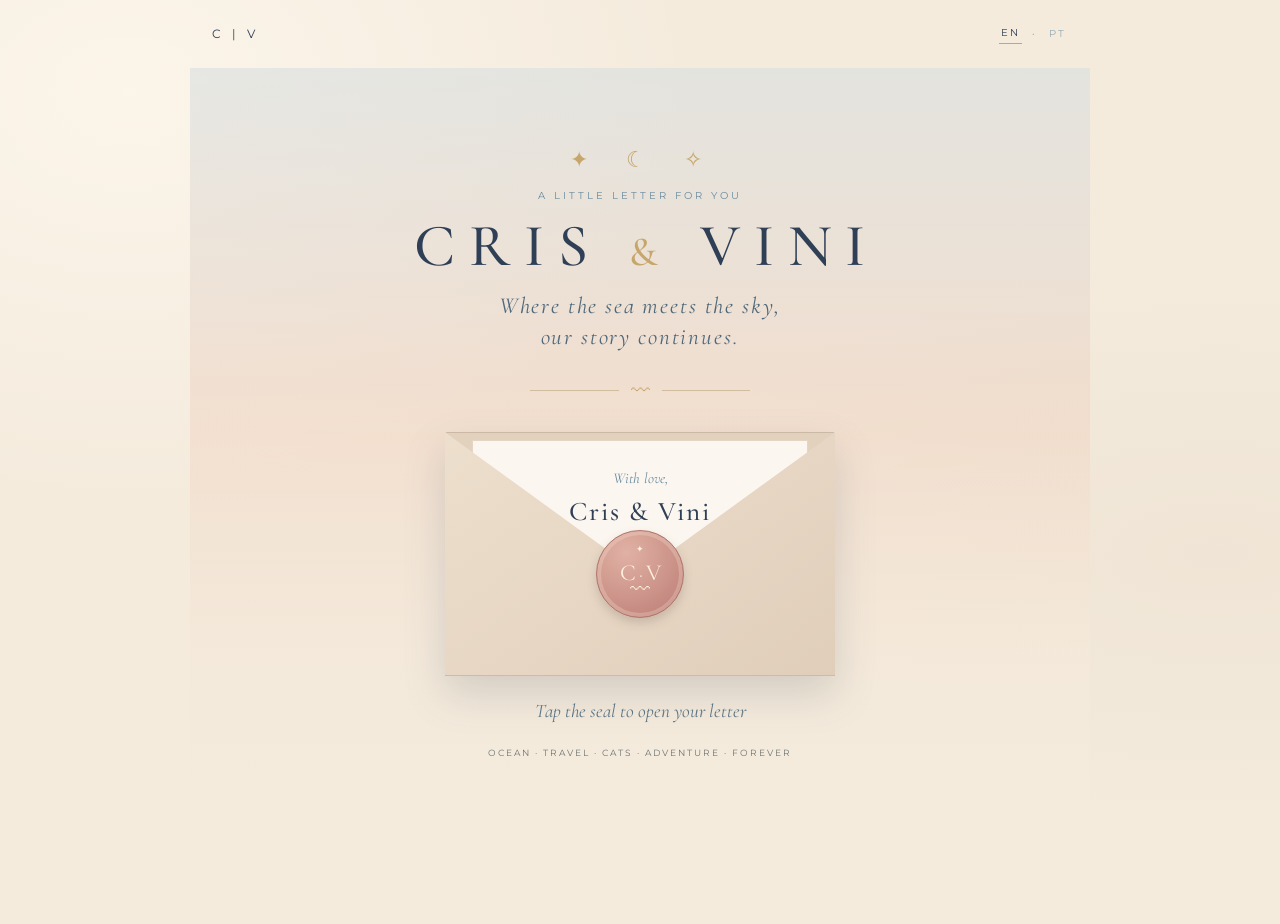
==== en/index.html @ 95c72316 "Add files via upload" ====
<!doctype html>
<html lang="en"><head><meta charset="utf-8"><meta name="viewport" content="width=device-width,initial-scale=1"><meta name="theme-color" content="#f3e9da"><meta name="description" content="A little letter from Cris & Vini — 24 April 2027."><title>A letter from Cris & Vini</title><link rel="stylesheet" href="../assets/styles.css"></head>
<body><main class="site"><header class="topbar"><span class="monogram-mini">C | V</span><nav class="languages" aria-label="Language"><a href="./" aria-current="page">EN</a><span>·</span><a href="../pt/" >PT</a></nav></header>
<section class="hero" id="hero"><div class="stars">✦　☾　✧</div><p class="eyebrow">A LITTLE LETTER FOR YOU</p><h1 class="brand">CRIS <span class="amp">&</span> VINI</h1><p class="tagline">Where the sea meets the sky,<br>our story continues.</p><div class="horizon">〰</div><div class="envelope" aria-label="Envelope sealed with the C and V wax seal"><div class="env-back"></div><div class="peek-letter"><span class="tiny">With love,</span><strong>Cris & Vini</strong></div><div class="env-front"></div><button id="openLetter" class="seal" type="button" aria-label="Open your letter" aria-expanded="false"><b>✦</b><span>C</span><i>·</i><span>V</span><small>〰</small></button></div><p class="open-prompt">Tap the seal to open your letter</p><p class="hero-foot">OCEAN · TRAVEL · CATS · ADVENTURE · FOREVER</p></section>
<article class="letter" id="letter" hidden><div class="letter-topline"><span>CRIS & VINI</span><span>24 · 04 · 2027</span></div><div class="rule"><span>☾</span></div><p class="salutation">To the people who are part of our story,</p><p>Somewhere between all our adventures, the places we have travelled, and the little moments that became our favourite memories, we found something worth celebrating.</p><p>And we would love to celebrate it with you.</p><p class="announcement">We’re getting married!</p><div class="portrait-frame"><img src="../assets/photos/cris-vini.jpg" alt="Cris and Vini together" fetchpriority="high"><p class="photo-caption">One of our favourite moments together.</p></div><section class="date-panel"><p class="eyebrow">SAVE THE DATE</p><h2>24 April 2027</h2><p class="place">Northeastern Brazil</p><p class="note">Salvador or Ilhéus — destination to be confirmed.</p><p class="tagline">Where the sea meets the sky,<br>our story continues.</p></section>
<section class="story"><h2>A story made of adventures</h2><p class="story-intro">From board-game cafés to new horizons, from everyday moments to unforgettable adventures, life with you has always been a beautiful journey.</p><div class="story-photo"><img src="../assets/photos/our-adventures.jpg" alt="Cris and Vini holding hands on a bridge during a trip" loading="lazy"></div><p class="story-caption">Same skies. More adventures.</p></section>
<section class="plan"><h2>The plan, for now</h2><div class="plan-item"><div class="plan-icon">✧</div><div><h3>FOUR UNFORGETTABLE DAYS</h3><p>Our dream is to spend four unforgettable days together at a resort, celebrating our wedding, sharing special moments, and creating memories that will last far beyond the big day.</p></div></div><div class="plan-item"><div class="plan-icon">⌖</div><div><h3>ABOUT THE DESTINATION</h3><p>We are planning a destination wedding in Northeastern Brazil, most likely in Salvador or Ilhéus. We are still finalising the location and will share details as soon as they are confirmed.</p></div></div><div class="plan-item"><div class="plan-icon">⌂</div><div><h3>STAYING AT THE RESORT</h3><p>We would love for you to join us for the whole experience, but staying at the resort will be optional. If you prefer to stay elsewhere and attend the wedding, that will also be possible.</p></div></div><div class="plan-item"><div class="plan-icon">♧</div><div><h3>TRAVEL AND ACCOMMODATION</h3><p class="cost-note">As this is a destination wedding, each guest will be responsible for their own travel and accommodation expenses. We know this is a significant commitment and completely understand that not everyone will be able to join us. We do not want anyone to feel pressured.</p></div></div></section>
<div class="cats"><svg viewBox="0 0 260 62" role="img" aria-label="Kai and Yuki, our cats"><g fill="none" stroke="currentColor" stroke-width="1.5" stroke-linecap="round" stroke-linejoin="round"><path d="M25 47 L22 22 L31 30 L42 30 L50 22 L48 47 Q38 55 25 47Z M27 36 Q36 40 46 36 M31 41h1 M41 41h1 M35 46q3 3 6 0"/><path d="M210 47 L207 22 L216 30 L227 30 L235 22 L233 47 Q223 55 210 47Z M212 36 Q221 40 231 36 M216 41h1 M226 41h1 M220 46q3 3 6 0"/><path d="M57 49 C85 44 103 54 130 48 S173 45 199 49 M118 49q11-10 20 0q-8 8-15 3"/></g><text x="38" y="61" text-anchor="middle" font-size="7" letter-spacing="1.5" fill="currentColor">KAI</text><text x="222" y="61" text-anchor="middle" font-size="7" letter-spacing="1.5" fill="currentColor">YUKI</text></svg></div>
<section class="reply"><p class="eyebrow">A LITTLE REPLY</p><h2>Might you be able to join us?</h2><p>For now, we would love an early idea of who might be able to join us. This is just an initial indication, not a formal RSVP.</p><form id="guestForm"><label for="fullName">Your full name <span class="required">*</span></label><input id="fullName" name="fullName" autocomplete="name" required maxlength="120"><label for="email">Email address <span class="required">*</span></label><input id="email" name="email" type="email" autocomplete="email" required maxlength="200"><label for="attendance">Do you think you’ll be able to attend? <span class="required">*</span></label><select id="attendance" name="attendance" required><option value="">Choose a reply</option><option value="likely_yes">I’d love to come!</option><option value="unsure">I’m not sure yet</option><option value="likely_no">I probably won’t be able to make it</option></select><label for="partySize">Number of people, including yourself</label><select id="partySize" name="partySize"><option value="1">1</option><option value="2">2</option><option value="3">3</option><option value="4">4</option><option value="5">5</option><option value="6">6</option><option value="7">7</option><option value="8">8</option><option value="9">9</option><option value="10">10+</option></select><label for="guestNames">Names of anyone joining you (optional)</label><input id="guestNames" name="guestNames" maxlength="300" placeholder="Names, if known"><label for="message">A note for us (optional)</label><textarea id="message" name="message" rows="3" maxlength="1000" placeholder="We would love to hear from you…"></textarea><label class="privacy-check"><input type="checkbox" id="privacy" required><span>I understand my details will be used by Cris & Vini to plan and communicate about the wedding.</span></label><button class="submit" type="submit">Send our reply ↗</button><p class="status" id="formStatus" role="status" aria-live="polite"></p><p class="privacy-note">Your reply is sent privately to the couple and is not displayed on this website.</p></form></section><footer class="footer">SAME SKIES · NEW CHAPTERS · ALWAYS US<p class="tagline">Four days to celebrate together</p></footer></article></main><script src="../assets/script.js"></script></body></html>
---- assets/styles.css ----
@import url('https://fonts.googleapis.com/css2?family=Cormorant+Garamond:ital,wght@0,400;0,500;0,600;1,400;1,500;1,600&family=Montserrat:wght@400;500;600&display=swap');
:root{--cream:#F4EBDD;--paper:#FBF6EF;--ink:#2F3F56;--blue:#6A8CA0;--rose:#D8A7B0;--peach:#F2C2A6;--mist:#BFD0D6;--gold:#C6A66B;--line:#D8CFC7;--muted:#7E8790}*{box-sizing:border-box}[hidden]{display:none!important}html{scroll-behavior:smooth}body{margin:0;background:var(--cream);color:var(--ink);font-family:'Cormorant Garamond',Georgia,serif;font-size:19px;line-height:1.65;background-image:radial-gradient(ellipse at 10% 10%,#fff9efb0,transparent 35%),radial-gradient(ellipse at 95% 60%,#d9c3ac2a,transparent 35%)}a{color:inherit}button,input,select,textarea{font:inherit}.site{width:min(100%,900px);margin:auto;padding:18px 22px 56px}.topbar{display:flex;justify-content:space-between;align-items:center;font:10px Montserrat,sans-serif;letter-spacing:2px;color:var(--blue);min-height:30px}.monogram-mini{font-size:12px;letter-spacing:4px;color:var(--ink)}.languages{display:flex;gap:10px;align-items:center}.languages a{text-decoration:none;padding:4px 2px;opacity:.68}.languages a[aria-current=page]{opacity:1;color:var(--ink);border-bottom:1px solid var(--gold)}.hero{position:relative;min-height:calc(100svh - 80px);display:flex;flex-direction:column;align-items:center;justify-content:center;text-align:center;padding:26px 0 42px;isolation:isolate}.hero:before{content:"";position:absolute;z-index:-1;inset:20px -22px 0;background:linear-gradient(180deg,#d9dfe0aa 0%,#f0d0bd85 46%,#f3e9da 87%),url('https://images.unsplash.com/photo-1500375592092-40eb2168fd21?auto=format&fit=crop&w=1800&q=85') center 48%/cover;opacity:.92}.hero:after{content:"";position:absolute;z-index:-1;inset:20px -22px 0;background:linear-gradient(180deg,transparent 0%,transparent 40%,var(--cream) 100%)}.stars{color:var(--gold);font-size:22px;letter-spacing:8px;margin:0 0 10px}.eyebrow{font:10px Montserrat,sans-serif;letter-spacing:3px;color:var(--blue);margin:0 0 10px}.brand{font-size:clamp(34px,7vw,60px);letter-spacing:.23em;font-weight:500;margin:0;padding-left:.23em;line-height:1.15}.brand .amp{color:var(--gold);font-size:.68em}.tagline{font-size:clamp(17px,4vw,23px);font-style:italic;letter-spacing:.08em;color:#4f687a;line-height:1.35;margin:10px 0}.horizon{display:flex;align-items:center;gap:12px;color:var(--gold);width:min(220px,70%);margin:12px auto 18px}.horizon:before,.horizon:after{content:"";height:1px;background:#b69a7080;flex:1}.envelope{position:relative;width:min(100%,390px);height:244px;margin:8px auto 15px;filter:drop-shadow(0 18px 20px #25364328);perspective:1000px}.env-back{position:absolute;inset:0;background:#e2d1bd;border:1px solid #cbb9a5;border-radius:2px}.env-back:before{content:"";position:absolute;inset:0;background:linear-gradient(135deg,#f1e4d2,#e0cbb6);clip-path:polygon(0 0,50% 62%,100% 0,100% 100%,0 100%)}.peek-letter{position:absolute;left:7%;right:7%;top:3%;height:87%;background:var(--paper);border:1px solid #e3d6c5;display:flex;align-items:center;justify-content:flex-start;padding-top:25px;flex-direction:column;transition:transform .8s ease;z-index:1}.peek-letter .tiny{font-style:italic;color:var(--blue);font-size:15px}.peek-letter strong{font-size:27px;font-weight:500;letter-spacing:2px}.env-front{position:absolute;inset:0;z-index:2;background:linear-gradient(145deg,#eddfcd,#e0ceba);clip-path:polygon(0 100%,0 0,50% 58%,100% 0,100% 100%);border-bottom:1px solid #cfbba5}.seal{position:absolute;z-index:3;left:50%;top:58%;transform:translate(-50%,-50%);width:88px;height:88px;border-radius:50%;border:1px solid #ad756d;background:radial-gradient(circle at 34% 25%,#e1b1a4,#c58a81 72%,#a86e68);box-shadow:inset 0 0 0 4px #f9e5d544,0 5px 10px #75625a40;color:#fff0df;display:flex;justify-content:center;align-items:center;gap:3px;cursor:pointer;transition:transform .25s,opacity .35s}.seal:hover{transform:translate(-50%,-50%) scale(1.05)}.seal span{font-size:23px}.seal b{position:absolute;top:12px;font-size:9px;font-weight:400}.seal small{position:absolute;bottom:10px;font-size:20px}.open-prompt{font-style:italic;color:#5d7787;margin:4px 0 20px}.hero-foot{font:9px Montserrat,sans-serif;letter-spacing:2px;color:#6f7472;margin:0}.hero.opened .peek-letter{transform:translateY(-78px)}.hero.opened .seal{opacity:0;pointer-events:none}.hero.opened .env-front{opacity:.2;transition:opacity .4s}.letter{max-width:720px;margin:0 auto;background:var(--paper);border:1px solid #e6d9c9;padding:clamp(24px,6vw,62px);box-shadow:var(--shadow);position:relative}.letter:before{content:"";position:absolute;inset:8px;border:1px solid #eee4d7;pointer-events:none}.letter-topline{display:flex;justify-content:space-between;gap:12px;font:9px Montserrat,sans-serif;letter-spacing:2px;color:var(--blue);position:relative}.rule{height:32px;border-bottom:1px solid var(--line);display:flex;justify-content:center;margin:8px 0 28px}.rule span{background:var(--paper);padding:0 12px;transform:translateY(17px);color:var(--gold);font-size:21px}.letter p{position:relative}.salutation{font-size:25px;font-style:italic}.announcement{text-align:center;font-size:clamp(31px,6vw,46px);font-style:italic;color:var(--ink);line-height:1.2;margin:25px 0}.portrait-frame{max-width:450px;margin:25px auto 34px;padding:8px;background:#fffdf7;border:1px solid var(--line);box-shadow:0 8px 24px #3d48501a;transform:rotate(-.5deg)}.portrait-frame img{display:block;width:100%;max-height:600px;object-fit:cover;object-position:center 46%}.photo-caption{text-align:center;font-style:italic;color:var(--blue);font-size:15px;margin:10px 0 0}.date-panel{text-align:center;padding:26px 12px;margin:30px 0;border-top:1px solid var(--line);border-bottom:1px solid var(--line);position:relative}.date-panel h2{font-weight:500;letter-spacing:.08em;font-size:clamp(35px,7vw,50px);margin:4px 0;line-height:1.2}.date-panel .place{font-size:22px;margin:2px 0}.date-panel .note{font-style:italic;color:var(--muted);font-size:17px;margin:0 0 16px}.story{margin:28px 0 34px}.story h2,.reply h2{font-size:clamp(28px,5vw,37px);font-weight:500;text-align:center;margin:0 0 10px}.story-intro{text-align:center;max-width:510px;margin:0 auto 18px;font-style:italic;color:#586d7b}.story-photo{padding:7px;background:#fffdf7;border:1px solid var(--line);box-shadow:0 8px 24px #3d48501a;transform:rotate(.4deg);margin:22px auto;max-width:560px}.story-photo img{display:block;width:100%;height:auto;max-height:350px;object-fit:cover}.story-caption{text-align:center;font-style:italic;color:var(--blue);margin:0}.plan{border-top:1px solid var(--line);padding-top:26px;margin-top:34px}.plan h2{text-align:center;font-size:clamp(28px,5vw,36px);font-weight:500;margin:0 0 22px}.plan-item{display:grid;grid-template-columns:42px 1fr;gap:16px;padding:12px 0 18px;border-bottom:1px solid #e9dece}.plan-item:last-child{border-bottom:0}.plan-icon{font-size:24px;color:var(--blue);padding-top:2px;text-align:center}.plan-item h3{font:10px Montserrat,sans-serif;letter-spacing:2px;margin:0 0 6px;color:var(--ink)}.plan-item p{font-size:17px;line-height:1.5;margin:0;color:#5c6264}.cost-note{font-weight:600;color:var(--ink)!important}.cats{max-width:280px;margin:14px auto 28px;color:#526a79}.cats svg{width:100%;height:auto}.reply{padding:clamp(20px,4vw,38px);margin-top:34px;background:#f8f0e5;border:1px solid var(--line);position:relative}.reply .eyebrow{text-align:center}.reply>p{font-size:17px;text-align:center;color:#686b6a;margin:0 auto 20px;max-width:520px}.reply form{display:flex;flex-direction:column;gap:7px}.reply label{font-size:16px}.reply label .required{color:var(--rose)}.reply input:not([type=checkbox]),.reply select,.reply textarea{width:100%;padding:11px 12px;border:1px solid #d7c8b7;border-radius:2px;background:#fffaf3;color:var(--ink);outline-color:var(--blue);margin-bottom:8px}.reply textarea{resize:vertical}.privacy-check{display:flex;gap:9px;align-items:flex-start;font-size:13px!important;line-height:1.4;margin:4px 0 10px}.privacy-check input{margin-top:5px;accent-color:var(--ink)}.privacy-check span{color:#666}.submit{background:var(--ink);border:0;color:#fff7eb;padding:14px 18px;cursor:pointer;letter-spacing:.08em;font:10px Montserrat,sans-serif;text-transform:uppercase}.submit:hover{background:#3a566a}.submit:disabled{opacity:.6;cursor:wait}.status{font-size:15px!important;margin:9px 0 0!important;color:#2c6655!important}.status.error{color:#9a3939!important}.privacy-note{text-align:center;font:9px Montserrat,sans-serif;color:#777;margin:13px 0 0}.footer{text-align:center;padding:32px 0 4px;font:9px Montserrat,sans-serif;letter-spacing:2px;color:var(--blue)}.footer .tagline{font-size:17px;margin:10px 0 0}.thank-you{text-align:center;margin:34px -8px 0;padding:30px 10px;background:linear-gradient(180deg,#f4d2bc,#f0c4b1 40%,#d5dce0);border:1px solid #e2d1bf}.thank-you .script{font-size:36px;font-style:italic;color:var(--ink);margin:0}.thank-you p{font-size:16px;margin:0}.sr-only{position:absolute;width:1px;height:1px;padding:0;margin:-1px;overflow:hidden;clip:rect(0,0,0,0);white-space:nowrap;border:0}@media(max-width:540px){.site{padding:12px 13px 35px}.hero:before,.hero:after{left:-13px;right:-13px}.hero{min-height:calc(100svh - 60px)}.envelope{height:220px}.letter{padding:27px 20px}.letter:before{inset:5px}.letter-topline{font-size:8px;letter-spacing:1px}.hero-foot{font-size:8px;letter-spacing:1px}.letter p{font-size:18px}.plan-item{grid-template-columns:30px 1fr;gap:10px}.plan-item p{font-size:16px}.portrait-frame img{max-height:520px}.story-photo img{max-height:260px}}@media(prefers-reduced-motion:reduce){*,*:before,*:after{scroll-behavior:auto!important;transition:none!important}}

/* Dusk Ocean art direction: blue twilight, rose clouds, peach horizon, restrained gold. */
.envelope-scene{
  position:relative;isolation:isolate;overflow:hidden;
  border:1px solid rgba(255,255,255,.3);
  background:
    radial-gradient(ellipse at 50% 82%,rgba(242,194,166,.82) 0%,rgba(216,167,176,.5) 22%,transparent 50%),
    linear-gradient(180deg,#2F3F56 0%,#536D83 27%,#A6AEB9 46%,#D8A7B0 62%,#F2C2A6 76%,#6A8CA0 77%,#2F3F56 100%);
  color:#FBF6EF;
}
.envelope-scene:before{
  content:"";position:absolute;z-index:-1;left:-8%;right:-8%;bottom:18%;height:1px;
  background:rgba(255,239,215,.8);box-shadow:0 5px 18px rgba(242,194,166,.55);
}
.envelope-scene:after{
  content:"";position:absolute;z-index:-1;left:-10%;right:-10%;bottom:-4%;height:27%;
  background:repeating-linear-gradient(176deg,rgba(191,208,214,.22) 0 1px,transparent 1px 12px),
    linear-gradient(180deg,rgba(106,140,160,.8),rgba(47,63,86,.98));
  clip-path:polygon(0 12%,100% 0,100% 100%,0 100%);
}
.envelope-scene .eyebrow,.envelope-scene .open-prompt,.envelope-scene .envelope-foot{color:#F4EBDD}
.envelope-scene .tagline{color:#F9DCCB}
.envelope-scene .brand{color:#FBF6EF}
.envelope-scene .brand span{color:#C6A66B}
.envelope-scene .tiny-stars{color:#F2C2A6}
.envelope{z-index:1}
.wax-seal{background:radial-gradient(circle at 35% 25%,#E6B9B7,#D8A7B0 70%,#B9818C);border-color:#B9818C}
.horizon-rule span{color:var(--gold)}
.save-date .eyebrow{color:var(--blue)}
.adventure-photo img{border-color:#FBF6EF}
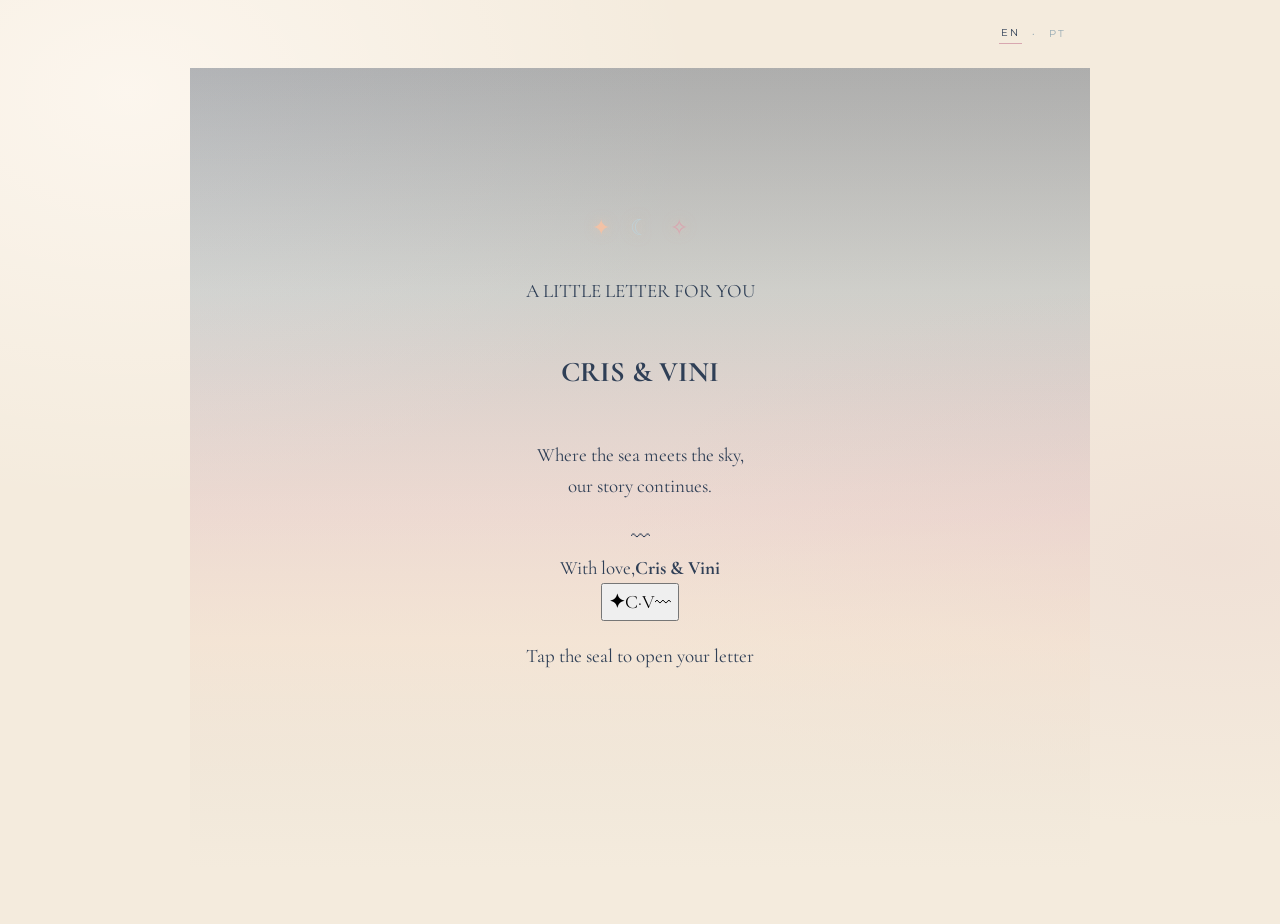
==== commit d4aad83b: "Add files via upload" ====
--- a/en/index.html
+++ b/en/index.html
@@ -1,7 +1,18 @@
 <!doctype html>
 <html lang="en"><head><meta charset="utf-8"><meta name="viewport" content="width=device-width,initial-scale=1"><meta name="theme-color" content="#f3e9da"><meta name="description" content="A little letter from Cris & Vini — 24 April 2027."><title>A letter from Cris & Vini</title><link rel="stylesheet" href="../assets/styles.css"></head>
-<body><main class="site"><header class="topbar"><span class="monogram-mini">C | V</span><nav class="languages" aria-label="Language"><a href="./" aria-current="page">EN</a><span>·</span><a href="../pt/" >PT</a></nav></header>
-<section class="hero" id="hero"><div class="stars">✦　☾　✧</div><p class="eyebrow">A LITTLE LETTER FOR YOU</p><h1 class="brand">CRIS <span class="amp">&</span> VINI</h1><p class="tagline">Where the sea meets the sky,<br>our story continues.</p><div class="horizon">〰</div><div class="envelope" aria-label="Envelope sealed with the C and V wax seal"><div class="env-back"></div><div class="peek-letter"><span class="tiny">With love,</span><strong>Cris & Vini</strong></div><div class="env-front"></div><button id="openLetter" class="seal" type="button" aria-label="Open your letter" aria-expanded="false"><b>✦</b><span>C</span><i>·</i><span>V</span><small>〰</small></button></div><p class="open-prompt">Tap the seal to open your letter</p><p class="hero-foot">OCEAN · TRAVEL · CATS · ADVENTURE · FOREVER</p></section>
+<body><main class="site"><header class="topbar"><span class="monogram-mini" aria-label="Cris e Vini monogram">
+<svg class="monogram-mark" viewBox="0 0 190 54" role="img" aria-label="C e V, onda, estrela e dois gatos">
+  <g fill="none" stroke="currentColor" stroke-width="1.15" stroke-linecap="round" stroke-linejoin="round">
+    <path d="M17 36 L15 19 L21 24 L28 24 L34 19 L32 36 Q25 42 17 36Z M18 29 Q24 32 31 29 M21 34h.5 M28 34h.5"/>
+    <path d="M158 36 L156 19 L162 24 L169 24 L175 19 L173 36 Q166 42 158 36Z M159 29 Q165 32 172 29 M162 34h.5 M169 34h.5"/>
+    <path d="M42 42 C62 37 72 46 91 41 S120 38 148 42 M88 42 q7 -8 14 0 q-6 6 -11 3"/>
+    <path d="M95 5 l1.5 4 4 1.5 -4 1.5 -1.5 4 -1.5 -4 -4 -1.5 4 -1.5Z" fill="currentColor" stroke="none"/>
+  </g>
+  <text x="65" y="31" text-anchor="middle" class="logo-letter">C</text>
+  <path d="M95 18 V34" stroke="currentColor" stroke-width=".8"/>
+  <text x="124" y="31" text-anchor="middle" class="logo-letter">V</text>
+</svg></span><nav class="languages" aria-label="Language"><a href="./" aria-current="page">EN</a><span>·</span><a href="../pt/" >PT</a></nav></header>
+<section class="hero" id="hero"><div class="stars" aria-hidden="true"><span class="sparkle sparkle-one">✦</span><span class="sparkle sparkle-moon">☾</span><span class="sparkle sparkle-two">✧</span></div><p class="eyebrow">A LITTLE LETTER FOR YOU</p><h1 class="brand">CRIS <span class="amp">&</span> VINI</h1><p class="tagline">Where the sea meets the sky,<br>our story continues.</p><div class="horizon">〰</div><div class="envelope" aria-label="Envelope sealed with the C and V wax seal"><div class="env-back"></div><div class="peek-letter"><span class="tiny">With love,</span><strong>Cris & Vini</strong></div><div class="env-front"></div><button id="openLetter" class="seal" type="button" aria-label="Open your letter" aria-expanded="false"><b>✦</b><span>C</span><i>·</i><span>V</span><small>〰</small></button></div><p class="open-prompt">Tap the seal to open your letter</p></section>
 <article class="letter" id="letter" hidden><div class="letter-topline"><span>CRIS & VINI</span><span>24 · 04 · 2027</span></div><div class="rule"><span>☾</span></div><p class="salutation">To the people who are part of our story,</p><p>Somewhere between all our adventures, the places we have travelled, and the little moments that became our favourite memories, we found something worth celebrating.</p><p>And we would love to celebrate it with you.</p><p class="announcement">We’re getting married!</p><div class="portrait-frame"><img src="../assets/photos/cris-vini.jpg" alt="Cris and Vini together" fetchpriority="high"><p class="photo-caption">One of our favourite moments together.</p></div><section class="date-panel"><p class="eyebrow">SAVE THE DATE</p><h2>24 April 2027</h2><p class="place">Northeastern Brazil</p><p class="note">Salvador or Ilhéus — destination to be confirmed.</p><p class="tagline">Where the sea meets the sky,<br>our story continues.</p></section>
 <section class="story"><h2>A story made of adventures</h2><p class="story-intro">From board-game cafés to new horizons, from everyday moments to unforgettable adventures, life with you has always been a beautiful journey.</p><div class="story-photo"><img src="../assets/photos/our-adventures.jpg" alt="Cris and Vini holding hands on a bridge during a trip" loading="lazy"></div><p class="story-caption">Same skies. More adventures.</p></section>
 <section class="plan"><h2>The plan, for now</h2><div class="plan-item"><div class="plan-icon">✧</div><div><h3>FOUR UNFORGETTABLE DAYS</h3><p>Our dream is to spend four unforgettable days together at a resort, celebrating our wedding, sharing special moments, and creating memories that will last far beyond the big day.</p></div></div><div class="plan-item"><div class="plan-icon">⌖</div><div><h3>ABOUT THE DESTINATION</h3><p>We are planning a destination wedding in Northeastern Brazil, most likely in Salvador or Ilhéus. We are still finalising the location and will share details as soon as they are confirmed.</p></div></div><div class="plan-item"><div class="plan-icon">⌂</div><div><h3>STAYING AT THE RESORT</h3><p>We would love for you to join us for the whole experience, but staying at the resort will be optional. If you prefer to stay elsewhere and attend the wedding, that will also be possible.</p></div></div><div class="plan-item"><div class="plan-icon">♧</div><div><h3>TRAVEL AND ACCOMMODATION</h3><p class="cost-note">As this is a destination wedding, each guest will be responsible for their own travel and accommodation expenses. We know this is a significant commitment and completely understand that not everyone will be able to join us. We do not want anyone to feel pressured.</p></div></div></section>
--- a/assets/styles.css
+++ b/assets/styles.css
@@ -1,32 +1,17 @@
 @import url('https://fonts.googleapis.com/css2?family=Cormorant+Garamond:ital,wght@0,400;0,500;0,600;1,400;1,500;1,600&family=Montserrat:wght@400;500;600&display=swap');
-:root{--cream:#F4EBDD;--paper:#FBF6EF;--ink:#2F3F56;--blue:#6A8CA0;--rose:#D8A7B0;--peach:#F2C2A6;--mist:#BFD0D6;--gold:#C6A66B;--line:#D8CFC7;--muted:#7E8790}*{box-sizing:border-box}[hidden]{display:none!important}html{scroll-behavior:smooth}body{margin:0;background:var(--cream);color:var(--ink);font-family:'Cormorant Garamond',Georgia,serif;font-size:19px;line-height:1.65;background-image:radial-gradient(ellipse at 10% 10%,#fff9efb0,transparent 35%),radial-gradient(ellipse at 95% 60%,#d9c3ac2a,transparent 35%)}a{color:inherit}button,input,select,textarea{font:inherit}.site{width:min(100%,900px);margin:auto;padding:18px 22px 56px}.topbar{display:flex;justify-content:space-between;align-items:center;font:10px Montserrat,sans-serif;letter-spacing:2px;color:var(--blue);min-height:30px}.monogram-mini{font-size:12px;letter-spacing:4px;color:var(--ink)}.languages{display:flex;gap:10px;align-items:center}.languages a{text-decoration:none;padding:4px 2px;opacity:.68}.languages a[aria-current=page]{opacity:1;color:var(--ink);border-bottom:1px solid var(--gold)}.hero{position:relative;min-height:calc(100svh - 80px);display:flex;flex-direction:column;align-items:center;justify-content:center;text-align:center;padding:26px 0 42px;isolation:isolate}.hero:before{content:"";position:absolute;z-index:-1;inset:20px -22px 0;background:linear-gradient(180deg,#d9dfe0aa 0%,#f0d0bd85 46%,#f3e9da 87%),url('https://images.unsplash.com/photo-1500375592092-40eb2168fd21?auto=format&fit=crop&w=1800&q=85') center 48%/cover;opacity:.92}.hero:after{content:"";position:absolute;z-index:-1;inset:20px -22px 0;background:linear-gradient(180deg,transparent 0%,transparent 40%,var(--cream) 100%)}.stars{color:var(--gold);font-size:22px;letter-spacing:8px;margin:0 0 10px}.eyebrow{font:10px Montserrat,sans-serif;letter-spacing:3px;color:var(--blue);margin:0 0 10px}.brand{font-size:clamp(34px,7vw,60px);letter-spacing:.23em;font-weight:500;margin:0;padding-left:.23em;line-height:1.15}.brand .amp{color:var(--gold);font-size:.68em}.tagline{font-size:clamp(17px,4vw,23px);font-style:italic;letter-spacing:.08em;color:#4f687a;line-height:1.35;margin:10px 0}.horizon{display:flex;align-items:center;gap:12px;color:var(--gold);width:min(220px,70%);margin:12px auto 18px}.horizon:before,.horizon:after{content:"";height:1px;background:#b69a7080;flex:1}.envelope{position:relative;width:min(100%,390px);height:244px;margin:8px auto 15px;filter:drop-shadow(0 18px 20px #25364328);perspective:1000px}.env-back{position:absolute;inset:0;background:#e2d1bd;border:1px solid #cbb9a5;border-radius:2px}.env-back:before{content:"";position:absolute;inset:0;background:linear-gradient(135deg,#f1e4d2,#e0cbb6);clip-path:polygon(0 0,50% 62%,100% 0,100% 100%,0 100%)}.peek-letter{position:absolute;left:7%;right:7%;top:3%;height:87%;background:var(--paper);border:1px solid #e3d6c5;display:flex;align-items:center;justify-content:flex-start;padding-top:25px;flex-direction:column;transition:transform .8s ease;z-index:1}.peek-letter .tiny{font-style:italic;color:var(--blue);font-size:15px}.peek-letter strong{font-size:27px;font-weight:500;letter-spacing:2px}.env-front{position:absolute;inset:0;z-index:2;background:linear-gradient(145deg,#eddfcd,#e0ceba);clip-path:polygon(0 100%,0 0,50% 58%,100% 0,100% 100%);border-bottom:1px solid #cfbba5}.seal{position:absolute;z-index:3;left:50%;top:58%;transform:translate(-50%,-50%);width:88px;height:88px;border-radius:50%;border:1px solid #ad756d;background:radial-gradient(circle at 34% 25%,#e1b1a4,#c58a81 72%,#a86e68);box-shadow:inset 0 0 0 4px #f9e5d544,0 5px 10px #75625a40;color:#fff0df;display:flex;justify-content:center;align-items:center;gap:3px;cursor:pointer;transition:transform .25s,opacity .35s}.seal:hover{transform:translate(-50%,-50%) scale(1.05)}.seal span{font-size:23px}.seal b{position:absolute;top:12px;font-size:9px;font-weight:400}.seal small{position:absolute;bottom:10px;font-size:20px}.open-prompt{font-style:italic;color:#5d7787;margin:4px 0 20px}.hero-foot{font:9px Montserrat,sans-serif;letter-spacing:2px;color:#6f7472;margin:0}.hero.opened .peek-letter{transform:translateY(-78px)}.hero.opened .seal{opacity:0;pointer-events:none}.hero.opened .env-front{opacity:.2;transition:opacity .4s}.letter{max-width:720px;margin:0 auto;background:var(--paper);border:1px solid #e6d9c9;padding:clamp(24px,6vw,62px);box-shadow:var(--shadow);position:relative}.letter:before{content:"";position:absolute;inset:8px;border:1px solid #eee4d7;pointer-events:none}.letter-topline{display:flex;justify-content:space-between;gap:12px;font:9px Montserrat,sans-serif;letter-spacing:2px;color:var(--blue);position:relative}.rule{height:32px;border-bottom:1px solid var(--line);display:flex;justify-content:center;margin:8px 0 28px}.rule span{background:var(--paper);padding:0 12px;transform:translateY(17px);color:var(--gold);font-size:21px}.letter p{position:relative}.salutation{font-size:25px;font-style:italic}.announcement{text-align:center;font-size:clamp(31px,6vw,46px);font-style:italic;color:var(--ink);line-height:1.2;margin:25px 0}.portrait-frame{max-width:450px;margin:25px auto 34px;padding:8px;background:#fffdf7;border:1px solid var(--line);box-shadow:0 8px 24px #3d48501a;transform:rotate(-.5deg)}.portrait-frame img{display:block;width:100%;max-height:600px;object-fit:cover;object-position:center 46%}.photo-caption{text-align:center;font-style:italic;color:var(--blue);font-size:15px;margin:10px 0 0}.date-panel{text-align:center;padding:26px 12px;margin:30px 0;border-top:1px solid var(--line);border-bottom:1px solid var(--line);position:relative}.date-panel h2{font-weight:500;letter-spacing:.08em;font-size:clamp(35px,7vw,50px);margin:4px 0;line-height:1.2}.date-panel .place{font-size:22px;margin:2px 0}.date-panel .note{font-style:italic;color:var(--muted);font-size:17px;margin:0 0 16px}.story{margin:28px 0 34px}.story h2,.reply h2{font-size:clamp(28px,5vw,37px);font-weight:500;text-align:center;margin:0 0 10px}.story-intro{text-align:center;max-width:510px;margin:0 auto 18px;font-style:italic;color:#586d7b}.story-photo{padding:7px;background:#fffdf7;border:1px solid var(--line);box-shadow:0 8px 24px #3d48501a;transform:rotate(.4deg);margin:22px auto;max-width:560px}.story-photo img{display:block;width:100%;height:auto;max-height:350px;object-fit:cover}.story-caption{text-align:center;font-style:italic;color:var(--blue);margin:0}.plan{border-top:1px solid var(--line);padding-top:26px;margin-top:34px}.plan h2{text-align:center;font-size:clamp(28px,5vw,36px);font-weight:500;margin:0 0 22px}.plan-item{display:grid;grid-template-columns:42px 1fr;gap:16px;padding:12px 0 18px;border-bottom:1px solid #e9dece}.plan-item:last-child{border-bottom:0}.plan-icon{font-size:24px;color:var(--blue);padding-top:2px;text-align:center}.plan-item h3{font:10px Montserrat,sans-serif;letter-spacing:2px;margin:0 0 6px;color:var(--ink)}.plan-item p{font-size:17px;line-height:1.5;margin:0;color:#5c6264}.cost-note{font-weight:600;color:var(--ink)!important}.cats{max-width:280px;margin:14px auto 28px;color:#526a79}.cats svg{width:100%;height:auto}.reply{padding:clamp(20px,4vw,38px);margin-top:34px;background:#f8f0e5;border:1px solid var(--line);position:relative}.reply .eyebrow{text-align:center}.reply>p{font-size:17px;text-align:center;color:#686b6a;margin:0 auto 20px;max-width:520px}.reply form{display:flex;flex-direction:column;gap:7px}.reply label{font-size:16px}.reply label .required{color:var(--rose)}.reply input:not([type=checkbox]),.reply select,.reply textarea{width:100%;padding:11px 12px;border:1px solid #d7c8b7;border-radius:2px;background:#fffaf3;color:var(--ink);outline-color:var(--blue);margin-bottom:8px}.reply textarea{resize:vertical}.privacy-check{display:flex;gap:9px;align-items:flex-start;font-size:13px!important;line-height:1.4;margin:4px 0 10px}.privacy-check input{margin-top:5px;accent-color:var(--ink)}.privacy-check span{color:#666}.submit{background:var(--ink);border:0;color:#fff7eb;padding:14px 18px;cursor:pointer;letter-spacing:.08em;font:10px Montserrat,sans-serif;text-transform:uppercase}.submit:hover{background:#3a566a}.submit:disabled{opacity:.6;cursor:wait}.status{font-size:15px!important;margin:9px 0 0!important;color:#2c6655!important}.status.error{color:#9a3939!important}.privacy-note{text-align:center;font:9px Montserrat,sans-serif;color:#777;margin:13px 0 0}.footer{text-align:center;padding:32px 0 4px;font:9px Montserrat,sans-serif;letter-spacing:2px;color:var(--blue)}.footer .tagline{font-size:17px;margin:10px 0 0}.thank-you{text-align:center;margin:34px -8px 0;padding:30px 10px;background:linear-gradient(180deg,#f4d2bc,#f0c4b1 40%,#d5dce0);border:1px solid #e2d1bf}.thank-you .script{font-size:36px;font-style:italic;color:var(--ink);margin:0}.thank-you p{font-size:16px;margin:0}.sr-only{position:absolute;width:1px;height:1px;padding:0;margin:-1px;overflow:hidden;clip:rect(0,0,0,0);white-space:nowrap;border:0}@media(max-width:540px){.site{padding:12px 13px 35px}.hero:before,.hero:after{left:-13px;right:-13px}.hero{min-height:calc(100svh - 60px)}.envelope{height:220px}.letter{padding:27px 20px}.letter:before{inset:5px}.letter-topline{font-size:8px;letter-spacing:1px}.hero-foot{font-size:8px;letter-spacing:1px}.letter p{font-size:18px}.plan-item{grid-template-columns:30px 1fr;gap:10px}.plan-item p{font-size:16px}.portrait-frame img{max-height:520px}.story-photo img{max-height:260px}}@media(prefers-reduced-motion:reduce){*,*:before,*:after{scroll-behavior:auto!important;transition:none!important}}
+:root{--cream:#F4EBDD;--paper:#FBF6EF;--ink:#2F3F56;--blue:#6A8CA0;--rose:#D8A7B0;--peach:#F2C2A6;--mist:#BFD0D6;--gold:#BDA16C;--line:#D8CFC7;--muted:#7E8790}*{box-sizing:border-box}[hidden]{display:none!important}html{scroll-behavior:smooth}body{margin:0;background:var(--cream);color:var(--ink);font-family:'Cormorant Garamond',Georgia,serif;font-size:19px;line-height:1.65;background-image:radial-gradient(ellipse at 10% 10%,#fffaf4b8,transparent 35%),radial-gradient(ellipse at 95% 60%,#d8a7b026,transparent 35%)}a{color:inherit}button,input,select,textarea{font:inherit}.site{width:min(100%,900px);margin:auto;padding:18px 22px 56px}.topbar{display:flex;justify-content:space-between;align-items:center;font:10px Montserrat,sans-serif;letter-spacing:2px;color:var(--blue);min-height:30px}.monogram-mini{font-size:12px;letter-spacing:4px;color:var(--ink)}.languages{display:flex;gap:10px;align-items:center}.languages a{text-decoration:none;padding:4px 2px;opacity:.68}.languages a[aria-current=page]{opacity:1;color:var(--ink);border-bottom:1px solid var(--rose)}.hero{position:relative;min-height:calc(100svh - 80px);display:flex;flex-direction:column;align-items:center;justify-content:center;text-align:center;padding:26px 0 42px;isolation:isolate}.hero:before{content:"";position:absolute;z-index:-1;inset:20px -22px 0;background:linear-gradient(180deg,rgba(47,63,86,.30) 0%,rgba(106,140,160,.24) 28%,rgba(216,167,176,.30) 56%,rgba(242,194,166,.26) 72%,rgba(47,63,86,.08) 100%),url('https://images.unsplash.com/photo-1500375592092-40eb2168fd21?auto=format&fit=crop&w=1800&q=85') center 48%/cover;opacity:1}.hero:after{content:"";position:absolute;z-index:-1;inset:20px -22px 0;background:linear-gradient(180deg,rgba(47,63,86,.08) 0%,rgba(216,167,176,.05) 40%,rgba(244,235,221,.70) 88%,var(--cream) 100%)}.stars{display:flex;align-items:center;justify-content:center;gap:20px;color:var(--peach);font-size:22px;letter-spacing:0;margin:0 0 10px;text-shadow:0 0 12px rgba(242,194,166,.55)}.sparkle{display:inline-block;transform-origin:center;animation:starTwinkle 3.8s ease-in-out infinite}.sparkle-moon{color:var(--mist);animation-delay:1.1s}.sparkle-two{color:var(--rose);animation-delay:2s}@keyframes starTwinkle{0%,100%{opacity:.65;transform:scale(.82) rotate(0deg);filter:drop-shadow(0 0 1px rgba(242,194,166,.15))}50%{opacity:1;transform:scale(1.18) rotate(12deg);filter:drop-shadow(0 0 7px rgba(242,194,166,.65))}.eyebrow{font:10px Montserrat,sans-serif;letter-spacing:3px;color:var(--blue);margin:0 0 10px}.brand{font-size:clamp(34px,7vw,60px);letter-spacing:.23em;font-weight:500;margin:0;padding-left:.23em;line-height:1.15}.brand .amp{color:var(--rose);font-size:.68em}.tagline{font-size:clamp(17px,4vw,23px);font-style:italic;letter-spacing:.08em;color:#4f687a;line-height:1.35;margin:10px 0}.horizon{display:flex;align-items:center;gap:12px;color:var(--rose);width:min(220px,70%);margin:12px auto 18px}.horizon:before,.horizon:after{content:"";height:1px;background:#d8a7b080;flex:1}.envelope{position:relative;width:min(100%,390px);height:244px;margin:8px auto 15px;filter:drop-shadow(0 18px 20px #25364328);perspective:1000px}.env-back{position:absolute;inset:0;background:#d7c8c4;border:1px solid #c1b7bc;border-radius:2px}.env-back:before{content:"";position:absolute;inset:0;background:linear-gradient(135deg,#e8d7d2,#d2dbe0);clip-path:polygon(0 0,50% 62%,100% 0,100% 100%,0 100%)}.peek-letter{position:absolute;left:7%;right:7%;top:3%;height:87%;background:var(--paper);border:1px solid #d6c8c6;display:flex;align-items:center;justify-content:flex-start;padding-top:25px;flex-direction:column;transition:transform .8s ease;z-index:1}.peek-letter .tiny{font-style:italic;color:var(--blue);font-size:15px}.peek-letter strong{font-size:27px;font-weight:500;letter-spacing:2px}.env-front{position:absolute;inset:0;z-index:2;background:linear-gradient(145deg,#e8d8d2,#cdd8de);clip-path:polygon(0 100%,0 0,50% 58%,100% 0,100% 100%);border-bottom:1px solid #cfbba5}.seal{position:absolute;z-index:3;left:50%;top:58%;transform:translate(-50%,-50%);width:88px;height:88px;border-radius:50%;border:1px solid #b9818c;background:radial-gradient(circle at 34% 25%,#e6b9b7,#d8a7b0 72%,#b9818c);box-shadow:inset 0 0 0 4px #f9e5d544,0 5px 10px #75625a40;color:#fff0df;display:flex;justify-content:center;align-items:center;gap:3px;cursor:pointer;transition:transform .25s,opacity .35s}.seal:hover{transform:translate(-50%,-50%) scale(1.05)}.seal span{font-size:23px}.seal b{position:absolute;top:12px;font-size:9px;font-weight:400}.seal small{position:absolute;bottom:10px;font-size:20px}.open-prompt{font-style:italic;color:#5d7787;margin:4px 0 20px}.hero-foot{font:9px Montserrat,sans-serif;letter-spacing:2px;color:#6f7472;margin:0}.hero.opened .peek-letter{transform:translateY(-78px)}.hero.opened .seal{opacity:0;pointer-events:none}.hero.opened .env-front{opacity:.2;transition:opacity .4s}.letter{max-width:720px;margin:0 auto;background:var(--paper);border:1px solid #e6d9c9;padding:clamp(24px,6vw,62px);box-shadow:var(--shadow);position:relative}.letter:before{content:"";position:absolute;inset:8px;border:1px solid #eee4d7;pointer-events:none}.letter-topline{display:flex;justify-content:space-between;gap:12px;font:9px Montserrat,sans-serif;letter-spacing:2px;color:var(--blue);position:relative}.rule{height:32px;border-bottom:1px solid var(--line);display:flex;justify-content:center;margin:8px 0 28px}.rule span{background:var(--paper);padding:0 12px;transform:translateY(17px);color:var(--rose);font-size:21px}.letter p{position:relative}.salutation{font-size:25px;font-style:italic}.announcement{text-align:center;font-size:clamp(31px,6vw,46px);font-style:italic;color:var(--ink);line-height:1.2;margin:25px 0}.portrait-frame{max-width:450px;margin:25px auto 34px;padding:8px;background:#fffdf7;border:1px solid var(--line);box-shadow:0 8px 24px #3d48501a;transform:rotate(-.5deg)}.portrait-frame img{display:block;width:100%;max-height:600px;object-fit:cover;object-position:center 46%}.photo-caption{text-align:center;font-style:italic;color:var(--blue);font-size:15px;margin:10px 0 0}.date-panel{text-align:center;padding:26px 12px;margin:30px 0;border-top:1px solid var(--line);border-bottom:1px solid var(--line);position:relative}.date-panel h2{font-weight:500;letter-spacing:.08em;font-size:clamp(35px,7vw,50px);margin:4px 0;line-height:1.2}.date-panel .place{font-size:22px;margin:2px 0}.date-panel .note{font-style:italic;color:var(--muted);font-size:17px;margin:0 0 16px}.story{margin:28px 0 34px}.story h2,.reply h2{font-size:clamp(28px,5vw,37px);font-weight:500;text-align:center;margin:0 0 10px}.story-intro{text-align:center;max-width:510px;margin:0 auto 18px;font-style:italic;color:#586d7b}.story-photo{padding:7px;background:#fffdf7;border:1px solid var(--line);box-shadow:0 8px 24px #3d48501a;transform:rotate(.4deg);margin:22px auto;max-width:560px}.story-photo img{display:block;width:100%;height:auto;max-height:350px;object-fit:cover}.story-caption{text-align:center;font-style:italic;color:var(--blue);margin:0}.plan{border-top:1px solid var(--line);padding-top:26px;margin-top:34px}.plan h2{text-align:center;font-size:clamp(28px,5vw,36px);font-weight:500;margin:0 0 22px}.plan-item{display:grid;grid-template-columns:42px 1fr;gap:16px;padding:12px 0 18px;border-bottom:1px solid #e9dece}.plan-item:last-child{border-bottom:0}.plan-icon{font-size:24px;color:var(--blue);padding-top:2px;text-align:center}.plan-item h3{font:10px Montserrat,sans-serif;letter-spacing:2px;margin:0 0 6px;color:var(--ink)}.plan-item p{font-size:17px;line-height:1.5;margin:0;color:#5c6264}.cost-note{font-weight:600;color:var(--ink)!important}.cats{max-width:280px;margin:14px auto 28px;color:#526a79}.cats svg{width:100%;height:auto}.reply{padding:clamp(20px,4vw,38px);margin-top:34px;background:#f4eef0;border:1px solid var(--line);position:relative}.reply .eyebrow{text-align:center}.reply>p{font-size:17px;text-align:center;color:#686b6a;margin:0 auto 20px;max-width:520px}.reply form{display:flex;flex-direction:column;gap:7px}.reply label{font-size:16px}.reply label .required{color:var(--rose)}.reply input:not([type=checkbox]),.reply select,.reply textarea{width:100%;padding:11px 12px;border:1px solid #d7c8b7;border-radius:2px;background:#fffaf3;color:var(--ink);outline-color:var(--blue);margin-bottom:8px}.reply textarea{resize:vertical}.privacy-check{display:flex;gap:9px;align-items:flex-start;font-size:13px!important;line-height:1.4;margin:4px 0 10px}.privacy-check input{margin-top:5px;accent-color:var(--ink)}.privacy-check span{color:#666}.submit{background:var(--ink);border:0;color:#fff7eb;padding:14px 18px;cursor:pointer;letter-spacing:.08em;font:10px Montserrat,sans-serif;text-transform:uppercase}.submit:hover{background:#3a566a}.submit:disabled{opacity:.6;cursor:wait}.status{font-size:15px!important;margin:9px 0 0!important;color:#2c6655!important}.status.error{color:#9a3939!important}.privacy-note{text-align:center;font:9px Montserrat,sans-serif;color:#777;margin:13px 0 0}.footer{text-align:center;padding:32px 0 4px;font:9px Montserrat,sans-serif;letter-spacing:2px;color:var(--blue)}.footer .tagline{font-size:17px;margin:10px 0 0}.thank-you{text-align:center;margin:34px -8px 0;padding:30px 10px;background:linear-gradient(180deg,#f4d2bc,#f0c4b1 40%,#d5dce0);border:1px solid #e2d1bf}.thank-you .script{font-size:36px;font-style:italic;color:var(--ink);margin:0}.thank-you p{font-size:16px;margin:0}.sr-only{position:absolute;width:1px;height:1px;padding:0;margin:-1px;overflow:hidden;clip:rect(0,0,0,0);white-space:nowrap;border:0}@media(max-width:540px){.site{padding:12px 13px 35px}.hero:before,.hero:after{left:-13px;right:-13px}.hero{min-height:calc(100svh - 60px)}.envelope{height:220px}.letter{padding:27px 20px}.letter:before{inset:5px}.letter-topline{font-size:8px;letter-spacing:1px}.hero-foot{font-size:8px;letter-spacing:1px}.letter p{font-size:18px}.plan-item{grid-template-columns:30px 1fr;gap:10px}.plan-item p{font-size:16px}.portrait-frame img{max-height:520px}.story-photo img{max-height:260px}}@media(prefers-reduced-motion:reduce){*,*:before,*:after{scroll-behavior:auto!important;transition:none!important}}
 
-/* Dusk Ocean art direction: blue twilight, rose clouds, peach horizon, restrained gold. */
-.envelope-scene{
-  position:relative;isolation:isolate;overflow:hidden;
-  border:1px solid rgba(255,255,255,.3);
-  background:
-    radial-gradient(ellipse at 50% 82%,rgba(242,194,166,.82) 0%,rgba(216,167,176,.5) 22%,transparent 50%),
-    linear-gradient(180deg,#2F3F56 0%,#536D83 27%,#A6AEB9 46%,#D8A7B0 62%,#F2C2A6 76%,#6A8CA0 77%,#2F3F56 100%);
-  color:#FBF6EF;
-}
-.envelope-scene:before{
-  content:"";position:absolute;z-index:-1;left:-8%;right:-8%;bottom:18%;height:1px;
-  background:rgba(255,239,215,.8);box-shadow:0 5px 18px rgba(242,194,166,.55);
-}
-.envelope-scene:after{
-  content:"";position:absolute;z-index:-1;left:-10%;right:-10%;bottom:-4%;height:27%;
-  background:repeating-linear-gradient(176deg,rgba(191,208,214,.22) 0 1px,transparent 1px 12px),
-    linear-gradient(180deg,rgba(106,140,160,.8),rgba(47,63,86,.98));
-  clip-path:polygon(0 12%,100% 0,100% 100%,0 100%);
-}
-.envelope-scene .eyebrow,.envelope-scene .open-prompt,.envelope-scene .envelope-foot{color:#F4EBDD}
-.envelope-scene .tagline{color:#F9DCCB}
-.envelope-scene .brand{color:#FBF6EF}
-.envelope-scene .brand span{color:#C6A66B}
-.envelope-scene .tiny-stars{color:#F2C2A6}
-.envelope{z-index:1}
-.wax-seal{background:radial-gradient(circle at 35% 25%,#E6B9B7,#D8A7B0 70%,#B9818C);border-color:#B9818C}
-.horizon-rule span{color:var(--gold)}
-.save-date .eyebrow{color:var(--blue)}
-.adventure-photo img{border-color:#FBF6EF}
+@media(prefers-reduced-motion:reduce){.sparkle{animation:none!important}}
+
+/* Moodboard-led monogram: fine-line cats, central star, CV serif letters and a flowing wave. */
+.monogram-mini{display:inline-flex;align-items:center;color:var(--ink);width:138px;flex:0 0 auto;letter-spacing:0}
+.monogram-mark{display:block;width:100%;height:auto;overflow:visible}
+.logo-letter{font-family:'Cormorant Garamond',Georgia,serif;font-size:22px;font-weight:400;fill:currentColor;letter-spacing:1px}
+.languages a[aria-current=page]{border-bottom-color:var(--rose)}
+.stars{color:var(--peach);text-shadow:0 0 10px rgba(242,194,166,.35)}
+.sparkle-moon{color:var(--mist)}
+.sparkle-two{color:var(--rose)}
+.hero .brand .amp{color:var(--rose)}
+.hero .horizon{color:var(--rose)}
+.seal{border-color:#B9818C;background:radial-gradient(circle at 34% 25%,#E6B9B7,#D8A7B0 72%,#B9818C);box-shadow:inset 0 0 0 4px #f9e5d544,0 5px 10px #25364335}
+@media(max-width:540px){.monogram-mini{width:116px}.monogram-mark{max-height:40px}}
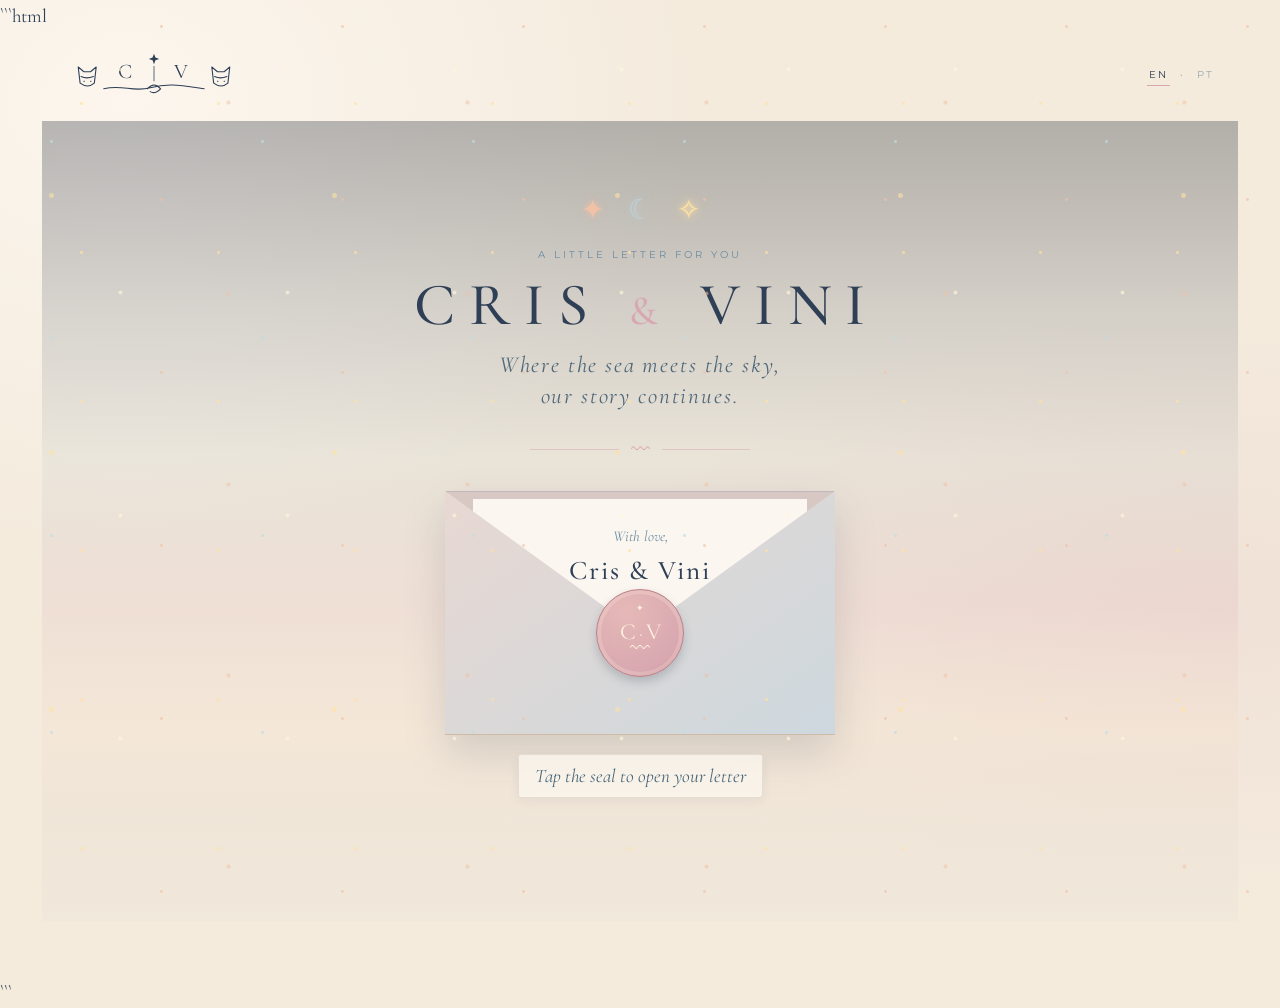
==== commit 15864784: "Add wedding thank-you pages and update RSVP" ====
--- a/en/index.html
+++ b/en/index.html
@@ -1,20 +1,410 @@
+```html
 <!doctype html>
-<html lang="en"><head><meta charset="utf-8"><meta name="viewport" content="width=device-width,initial-scale=1"><meta name="theme-color" content="#f3e9da"><meta name="description" content="A little letter from Cris & Vini — 24 April 2027."><title>A letter from Cris & Vini</title><link rel="stylesheet" href="../assets/styles.css"></head>
-<body><main class="site"><header class="topbar"><span class="monogram-mini" aria-label="Cris e Vini monogram">
-<svg class="monogram-mark" viewBox="0 0 190 54" role="img" aria-label="C e V, onda, estrela e dois gatos">
-  <g fill="none" stroke="currentColor" stroke-width="1.15" stroke-linecap="round" stroke-linejoin="round">
-    <path d="M17 36 L15 19 L21 24 L28 24 L34 19 L32 36 Q25 42 17 36Z M18 29 Q24 32 31 29 M21 34h.5 M28 34h.5"/>
-    <path d="M158 36 L156 19 L162 24 L169 24 L175 19 L173 36 Q166 42 158 36Z M159 29 Q165 32 172 29 M162 34h.5 M169 34h.5"/>
-    <path d="M42 42 C62 37 72 46 91 41 S120 38 148 42 M88 42 q7 -8 14 0 q-6 6 -11 3"/>
-    <path d="M95 5 l1.5 4 4 1.5 -4 1.5 -1.5 4 -1.5 -4 -4 -1.5 4 -1.5Z" fill="currentColor" stroke="none"/>
-  </g>
-  <text x="65" y="31" text-anchor="middle" class="logo-letter">C</text>
-  <path d="M95 18 V34" stroke="currentColor" stroke-width=".8"/>
-  <text x="124" y="31" text-anchor="middle" class="logo-letter">V</text>
-</svg></span><nav class="languages" aria-label="Language"><a href="./" aria-current="page">EN</a><span>·</span><a href="../pt/" >PT</a></nav></header>
-<section class="hero" id="hero"><div class="stars" aria-hidden="true"><span class="sparkle sparkle-one">✦</span><span class="sparkle sparkle-moon">☾</span><span class="sparkle sparkle-two">✧</span></div><p class="eyebrow">A LITTLE LETTER FOR YOU</p><h1 class="brand">CRIS <span class="amp">&</span> VINI</h1><p class="tagline">Where the sea meets the sky,<br>our story continues.</p><div class="horizon">〰</div><div class="envelope" aria-label="Envelope sealed with the C and V wax seal"><div class="env-back"></div><div class="peek-letter"><span class="tiny">With love,</span><strong>Cris & Vini</strong></div><div class="env-front"></div><button id="openLetter" class="seal" type="button" aria-label="Open your letter" aria-expanded="false"><b>✦</b><span>C</span><i>·</i><span>V</span><small>〰</small></button></div><p class="open-prompt">Tap the seal to open your letter</p></section>
-<article class="letter" id="letter" hidden><div class="letter-topline"><span>CRIS & VINI</span><span>24 · 04 · 2027</span></div><div class="rule"><span>☾</span></div><p class="salutation">To the people who are part of our story,</p><p>Somewhere between all our adventures, the places we have travelled, and the little moments that became our favourite memories, we found something worth celebrating.</p><p>And we would love to celebrate it with you.</p><p class="announcement">We’re getting married!</p><div class="portrait-frame"><img src="../assets/photos/cris-vini.jpg" alt="Cris and Vini together" fetchpriority="high"><p class="photo-caption">One of our favourite moments together.</p></div><section class="date-panel"><p class="eyebrow">SAVE THE DATE</p><h2>24 April 2027</h2><p class="place">Northeastern Brazil</p><p class="note">Salvador or Ilhéus — destination to be confirmed.</p><p class="tagline">Where the sea meets the sky,<br>our story continues.</p></section>
-<section class="story"><h2>A story made of adventures</h2><p class="story-intro">From board-game cafés to new horizons, from everyday moments to unforgettable adventures, life with you has always been a beautiful journey.</p><div class="story-photo"><img src="../assets/photos/our-adventures.jpg" alt="Cris and Vini holding hands on a bridge during a trip" loading="lazy"></div><p class="story-caption">Same skies. More adventures.</p></section>
-<section class="plan"><h2>The plan, for now</h2><div class="plan-item"><div class="plan-icon">✧</div><div><h3>FOUR UNFORGETTABLE DAYS</h3><p>Our dream is to spend four unforgettable days together at a resort, celebrating our wedding, sharing special moments, and creating memories that will last far beyond the big day.</p></div></div><div class="plan-item"><div class="plan-icon">⌖</div><div><h3>ABOUT THE DESTINATION</h3><p>We are planning a destination wedding in Northeastern Brazil, most likely in Salvador or Ilhéus. We are still finalising the location and will share details as soon as they are confirmed.</p></div></div><div class="plan-item"><div class="plan-icon">⌂</div><div><h3>STAYING AT THE RESORT</h3><p>We would love for you to join us for the whole experience, but staying at the resort will be optional. If you prefer to stay elsewhere and attend the wedding, that will also be possible.</p></div></div><div class="plan-item"><div class="plan-icon">♧</div><div><h3>TRAVEL AND ACCOMMODATION</h3><p class="cost-note">As this is a destination wedding, each guest will be responsible for their own travel and accommodation expenses. We know this is a significant commitment and completely understand that not everyone will be able to join us. We do not want anyone to feel pressured.</p></div></div></section>
-<div class="cats"><svg viewBox="0 0 260 62" role="img" aria-label="Kai and Yuki, our cats"><g fill="none" stroke="currentColor" stroke-width="1.5" stroke-linecap="round" stroke-linejoin="round"><path d="M25 47 L22 22 L31 30 L42 30 L50 22 L48 47 Q38 55 25 47Z M27 36 Q36 40 46 36 M31 41h1 M41 41h1 M35 46q3 3 6 0"/><path d="M210 47 L207 22 L216 30 L227 30 L235 22 L233 47 Q223 55 210 47Z M212 36 Q221 40 231 36 M216 41h1 M226 41h1 M220 46q3 3 6 0"/><path d="M57 49 C85 44 103 54 130 48 S173 45 199 49 M118 49q11-10 20 0q-8 8-15 3"/></g><text x="38" y="61" text-anchor="middle" font-size="7" letter-spacing="1.5" fill="currentColor">KAI</text><text x="222" y="61" text-anchor="middle" font-size="7" letter-spacing="1.5" fill="currentColor">YUKI</text></svg></div>
-<section class="reply"><p class="eyebrow">A LITTLE REPLY</p><h2>Might you be able to join us?</h2><p>For now, we would love an early idea of who might be able to join us. This is just an initial indication, not a formal RSVP.</p><form id="guestForm"><label for="fullName">Your full name <span class="required">*</span></label><input id="fullName" name="fullName" autocomplete="name" required maxlength="120"><label for="email">Email address <span class="required">*</span></label><input id="email" name="email" type="email" autocomplete="email" required maxlength="200"><label for="attendance">Do you think you’ll be able to attend? <span class="required">*</span></label><select id="attendance" name="attendance" required><option value="">Choose a reply</option><option value="likely_yes">I’d love to come!</option><option value="unsure">I’m not sure yet</option><option value="likely_no">I probably won’t be able to make it</option></select><label for="partySize">Number of people, including yourself</label><select id="partySize" name="partySize"><option value="1">1</option><option value="2">2</option><option value="3">3</option><option value="4">4</option><option value="5">5</option><option value="6">6</option><option value="7">7</option><option value="8">8</option><option value="9">9</option><option value="10">10+</option></select><label for="guestNames">Names of anyone joining you (optional)</label><input id="guestNames" name="guestNames" maxlength="300" placeholder="Names, if known"><label for="message">A note for us (optional)</label><textarea id="message" name="message" rows="3" maxlength="1000" placeholder="We would love to hear from you…"></textarea><label class="privacy-check"><input type="checkbox" id="privacy" required><span>I understand my details will be used by Cris & Vini to plan and communicate about the wedding.</span></label><button class="submit" type="submit">Send our reply ↗</button><p class="status" id="formStatus" role="status" aria-live="polite"></p><p class="privacy-note">Your reply is sent privately to the couple and is not displayed on this website.</p></form></section><footer class="footer">SAME SKIES · NEW CHAPTERS · ALWAYS US<p class="tagline">Four days to celebrate together</p></footer></article></main><script src="../assets/script.js"></script></body></html>+<html lang="en">
+<head>
+  <meta charset="utf-8">
+  <meta name="viewport" content="width=device-width,initial-scale=1">
+  <meta name="theme-color" content="#f3e9da">
+  <meta name="description" content="A little letter from Cris & Vini — 24 April 2027.">
+  <title>A letter from Cris & Vini</title>
+  <link rel="stylesheet" href="../assets/styles.css">
+</head>
+
+<body>
+<main class="site">
+
+  <header class="topbar">
+    <span class="monogram-mini" aria-label="Cris and Vini monogram">
+      <svg class="monogram-mark" viewBox="0 0 190 54" role="img" aria-label="C and V, a wave, a star and two cats">
+        <g fill="none" stroke="currentColor" stroke-width="1.15" stroke-linecap="round" stroke-linejoin="round">
+          <path d="M17 36 L15 19 L21 24 L28 24 L34 19 L32 36 Q25 42 17 36Z M18 29 Q24 32 31 29 M21 34h.5 M28 34h.5"/>
+          <path d="M158 36 L156 19 L162 24 L169 24 L175 19 L173 36 Q166 42 158 36Z M159 29 Q165 32 172 29 M162 34h.5 M169 34h.5"/>
+          <path d="M42 42 C62 37 72 46 91 41 S120 38 148 42 M88 42 q7 -8 14 0 q-6 6 -11 3"/>
+          <path d="M95 5 l1.5 4 4 1.5 -4 1.5 -1.5 4 -1.5 -4 -4 -1.5 4 -1.5Z" fill="currentColor" stroke="none"/>
+        </g>
+        <text x="65" y="31" text-anchor="middle" class="logo-letter">C</text>
+        <path d="M95 18 V34" stroke="currentColor" stroke-width=".8"/>
+        <text x="124" y="31" text-anchor="middle" class="logo-letter">V</text>
+      </svg>
+    </span>
+
+    <nav class="languages" aria-label="Language">
+      <a href="./" aria-current="page">EN</a>
+      <span>·</span>
+      <a href="../pt/">PT</a>
+    </nav>
+  </header>
+
+  <section class="hero" id="hero">
+    <div class="stars" aria-hidden="true">
+      <span class="sparkle sparkle-one">✦</span>
+      <span class="sparkle sparkle-moon">☾</span>
+      <span class="sparkle sparkle-two">✧</span>
+    </div>
+
+    <p class="eyebrow">A LITTLE LETTER FOR YOU</p>
+    <h1 class="brand">CRIS <span class="amp">&</span> VINI</h1>
+
+    <p class="tagline">
+      Where the sea meets the sky,<br>
+      our story continues.
+    </p>
+
+    <div class="horizon">〰</div>
+
+    <div class="envelope" aria-label="Envelope sealed with the C and V wax seal">
+      <div class="env-back"></div>
+      <div class="peek-letter">
+        <span class="tiny">With love,</span>
+        <strong>Cris & Vini</strong>
+      </div>
+      <div class="env-front"></div>
+
+      <button
+        id="openLetter"
+        class="seal"
+        type="button"
+        aria-label="Open your letter"
+        aria-expanded="false"
+      >
+        <b>✦</b>
+        <span>C</span>
+        <i>·</i>
+        <span>V</span>
+        <small>〰</small>
+      </button>
+    </div>
+
+    <p class="open-prompt">Tap the seal to open your letter</p>
+  </section>
+
+  <article class="letter" id="letter" hidden>
+
+    <div class="letter-topline">
+      <span>CRIS & VINI</span>
+      <span>24 · 04 · 2027</span>
+    </div>
+
+    <div class="rule"><span>☾</span></div>
+
+    <p class="salutation">To the people who are part of our story,</p>
+
+    <p>
+      Somewhere between all our adventures, the places we have travelled,
+      and the little moments that became our favourite memories, we found
+      something worth celebrating.
+    </p>
+
+    <p>And we would love to celebrate it with you.</p>
+
+    <p class="announcement">We’re getting married!</p>
+
+    <div class="portrait-frame">
+      <img
+        src="../assets/photos/cris-vini.jpg"
+        alt="Cris and Vini together"
+        fetchpriority="high"
+      >
+      <p class="photo-caption">One of our favourite moments together.</p>
+    </div>
+
+    <!-- Wedding date and confirmed destination -->
+    <section class="date-panel">
+      <p class="eyebrow">SAVE THE DATE</p>
+      <h2>24 April 2027</h2>
+      <p class="place">Cana Brava Resort · Ilhéus, Bahia, Brazil</p>
+      <p class="note">Our celebration: 22–25 April 2027.</p>
+      <p class="tagline">
+        Where the sea meets the sky,<br>
+        our story continues.
+      </p>
+    </section>
+
+    <section class="story">
+      <h2>A story made of adventures</h2>
+
+      <p class="story-intro">
+        From board-game cafés to new horizons, from everyday moments to
+        unforgettable adventures, life with you has always been a beautiful journey.
+      </p>
+
+      <div class="story-photo">
+        <img
+          src="../assets/photos/our-adventures.jpg"
+          alt="Cris and Vini holding hands on a bridge during a trip"
+          loading="lazy"
+        >
+      </div>
+
+      <p class="story-caption">Same skies. More adventures.</p>
+    </section>
+      
+      <!-- Our little family: Kai & Yuki -->
+      <section class="memory-album" id="our-little-family">
+        <div class="album-heading">
+          <p class="eyebrow">OUR LITTLE FAMILY</p>
+          <h2>Kai <span>&</span> Yuki</h2>
+          <div class="album-divider" aria-hidden="true">✧ 〜 ✧</div>
+          <p class="album-intro">
+            Two curious explorers, professional nap companions and the real
+            keepers of our home. They’ve been by our side through every
+            adventure, and of course they’ll always be part of this story too.
+          </p>
+        </div>
+
+        <div class="memory-grid">
+          <figure class="memory-card">
+            <img src="../assets/photos/kai-yuki-mural/1000070218.jpg"
+                alt="A sweet moment with Kai or Yuki" loading="lazy">
+            <figcaption>A little pose to remember.</figcaption>
+          </figure>
+
+          <figure class="memory-card">
+            <img src="../assets/photos/kai-yuki-mural/1000136559.jpg"
+                alt="Cris, Vini and their kittens" loading="lazy">
+            <figcaption>Our new family.</figcaption>
+          </figure>
+
+          <figure class="memory-card">
+            <img src="../assets/photos/kai-yuki-mural/1000084874.jpg"
+                alt="Vini resting with one of the cats" loading="lazy">
+            <figcaption>The sweetest nap companions.</figcaption>
+          </figure>
+
+          <figure class="memory-card">
+            <img src="../assets/photos/kai-yuki-mural/1000080835.jpg"
+                alt="Vini sharing a quiet moment with the cats" loading="lazy">
+            <figcaption>My sunshine on busy days.</figcaption>
+          </figure>
+
+          <figure class="memory-card">
+            <img src="../assets/photos/kai-yuki-mural/1000131351.jpg"
+                alt="Kai and Yuki exploring their cat wall" loading="lazy">
+            <figcaption>Always curious.</figcaption>
+          </figure>
+
+          <figure class="memory-card">
+            <img src="../assets/photos/kai-yuki-mural/1000103907.jpg"
+                alt="Cris cuddling one of the cats" loading="lazy">
+            <figcaption>Always exploring what’s next.</figcaption>
+          </figure>
+
+          <figure class="memory-card">
+            <img src="../assets/photos/kai-yuki-mural/1000153465.jpg"
+                alt="One of the cats exploring a green tunnel" loading="lazy">
+            <figcaption>Little adventurers.</figcaption>
+          </figure>
+
+          <figure class="memory-card">
+            <img src="../assets/photos/kai-yuki-mural/1000158610.jpg"
+                alt="Kai and Yuki together" loading="lazy">
+            <figcaption>The cutest babies.</figcaption>
+          </figure>
+
+          <figure class="memory-card">
+            <img src="../assets/photos/kai-yuki-mural/20261014_115919.jpg"
+                alt="Kai and Yuki ready for another adventure" loading="lazy">
+            <figcaption>Ready for the next adventure.</figcaption>
+          </figure>
+        </div>
+
+        <p class="album-signoff">
+          KAI · YUKI <span aria-hidden="true">♡</span>
+        </p>
+      </section>
+      
+    
+      <section class="plan">
+        <h2>The plan, for now</h2>
+
+        <div class="plan-item">
+          <div class="plan-icon">✧</div>
+          <div>
+            <h3>FOUR DAYS TO CELEBRATE</h3>
+            <p>
+              Our dream is to share a few special days with you on the coast
+              of Bahia, celebrating our wedding, enjoying time together, and
+              creating memories that will last far beyond the big day.
+            </p>
+          </div>
+        </div>
+
+        <div class="plan-item">
+          <div class="plan-icon">⌖</div>
+          <div>
+            <h3>THE DESTINATION</h3>
+            <p>
+              Our celebration will take place at Cana Brava Resort in Ilhéus,
+              Bahia, Brazil, from 22 to 25 April 2027. The wedding ceremony
+              will be held on 24 April.
+            </p>
+          </div>
+        </div>
+
+        <div class="plan-item">
+          <div class="plan-icon">⌂</div>
+          <div>
+            <h3>ACCOMMODATION</h3>
+            <p>
+              We would love for you to enjoy the full experience with us,
+              but staying at the resort will be optional. You are welcome
+              to stay elsewhere and still join us for the celebration.
+            </p>
+          </div>
+        </div>
+
+        <div class="plan-item">
+          <div class="plan-icon">♧</div>
+          <div>
+            <h3>TRAVEL AND PLANNING</h3>
+            <p class="cost-note">
+              We know a destination wedding involves planning and travel
+              and accommodation costs. We completely understand that not
+              everyone will be able to join us, and we do not want anyone
+              to feel pressured.
+            </p>
+            <p>
+              To help you plan your trip, we will gather practical information
+              about getting there, places to stay, and other useful details
+              in our travel guide.
+            </p>
+            <p>
+              <a class="travel-link" href="travel-guide.html">
+                Explore our travel guide →
+              </a>
+            </p>
+          </div>
+        </div>
+      </section>
+      
+
+    <!-- Kai and Yuki -->
+    <div class="cats">
+      <svg viewBox="0 0 260 62" role="img" aria-label="Kai and Yuki, our cats">
+        <g fill="none" stroke="currentColor" stroke-width="1.5" stroke-linecap="round" stroke-linejoin="round">
+          <path d="M25 47 L22 22 L31 30 L42 30 L50 22 L48 47 Q38 55 25 47Z M27 36 Q36 40 46 36 M31 41h1 M41 41h1 M35 46q3 3 6 0"/>
+          <path d="M210 47 L207 22 L216 30 L227 30 L235 22 L233 47 Q223 55 210 47Z M212 36 Q221 40 231 36 M216 41h1 M226 41h1 M220 46q3 3 6 0"/>
+          <path d="M57 49 C85 44 103 54 130 48 S173 45 199 49 M118 49q11-10 20 0q-8 8-15 3"/>
+        </g>
+        <text x="38" y="61" text-anchor="middle" font-size="7" letter-spacing="1.5" fill="currentColor">KAI</text>
+        <text x="222" y="61" text-anchor="middle" font-size="7" letter-spacing="1.5" fill="currentColor">YUKI</text>
+      </svg>
+    </div>
+
+    <section class="reply">
+      <p class="eyebrow">A LITTLE REPLY</p>
+      <h2>Might you be able to join us?</h2>
+
+      <p>
+        For now, we would love an early idea of who might be able to join us.
+        This is just an initial indication, not a formal RSVP.
+      </p>
+
+      <form id="guestForm">
+        <label for="fullName">Your full name <span class="required">*</span></label>
+        <input
+          id="fullName"
+          name="fullName"
+          autocomplete="name"
+          required
+          maxlength="120"
+        >
+
+        
+        <label for="email">
+          Email address <span class="required">*</span>
+        </label>
+
+        <input
+          id="email"
+          name="email"
+          type="email"
+          autocomplete="email"
+          required
+          maxlength="200"
+        >
+
+        <label for="phone">
+          Phone number (optional)
+        </label>
+
+        <input
+          id="phone"
+          name="phone"
+          type="tel"
+          autocomplete="tel"
+          placeholder="e.g. +31 6 12345678"
+          maxlength="30"
+    
+        
+
+        <label for="attendance">Do you think you’ll be able to attend? <span class="required">*</span></label>
+        <select id="attendance" name="attendance" required>
+          <option value="">Choose a reply</option>
+          <option value="likely_yes">I’d love to come!</option>
+          <option value="unsure">I’m not sure yet</option>
+          <option value="likely_no">I probably won’t be able to make it</option>
+        </select>
+
+        <label for="partySize">Number of people, including yourself</label>
+        <select id="partySize" name="partySize">
+          <option value="1">1</option>
+          <option value="2">2</option>
+          <option value="3">3</option>
+          <option value="4">4</option>
+          <option value="5">5</option>
+          <option value="6">6</option>
+          <option value="7">7</option>
+          <option value="8">8</option>
+          <option value="9">9</option>
+          <option value="10">10+</option>
+        </select>
+
+        <label for="guestNames">Names of anyone joining you (optional)</label>
+        <input
+          id="guestNames"
+          name="guestNames"
+          maxlength="300"
+          placeholder="Names, if known"
+        >
+
+        <label for="message">A note for us (optional)</label>
+        <textarea
+          id="message"
+          name="message"
+          rows="3"
+          maxlength="1000"
+          placeholder="We would love to hear from you…"
+        ></textarea>
+
+        <label class="privacy-check">
+          <input type="checkbox" id="privacy" required>
+          <span>
+            I understand my details will be used by Cris & Vini to plan
+            and communicate about the wedding.
+          </span>
+        </label>
+
+        <button class="submit" type="submit">Send our reply ↗</button>
+
+        <p class="status" id="formStatus" role="status" aria-live="polite"></p>
+
+        <p class="privacy-note">
+          Your reply is sent privately to the couple and is not displayed
+          on this website.
+        </p>
+      </form>
+    </section>
+
+    <footer class="footer">
+      SAME SKIES · NEW CHAPTERS · ALWAYS US
+      <p class="tagline">Four days to celebrate together</p>
+    </footer>
+
+  </article>
+</main>
+
+<script src="../assets/script.js"></script>
+</body>
+</html>
+```
--- a/assets/styles.css
+++ b/assets/styles.css
@@ -1,5 +1,6 @@
+
 @import url('https://fonts.googleapis.com/css2?family=Cormorant+Garamond:ital,wght@0,400;0,500;0,600;1,400;1,500;1,600&family=Montserrat:wght@400;500;600&display=swap');
-:root{--cream:#F4EBDD;--paper:#FBF6EF;--ink:#2F3F56;--blue:#6A8CA0;--rose:#D8A7B0;--peach:#F2C2A6;--mist:#BFD0D6;--gold:#BDA16C;--line:#D8CFC7;--muted:#7E8790}*{box-sizing:border-box}[hidden]{display:none!important}html{scroll-behavior:smooth}body{margin:0;background:var(--cream);color:var(--ink);font-family:'Cormorant Garamond',Georgia,serif;font-size:19px;line-height:1.65;background-image:radial-gradient(ellipse at 10% 10%,#fffaf4b8,transparent 35%),radial-gradient(ellipse at 95% 60%,#d8a7b026,transparent 35%)}a{color:inherit}button,input,select,textarea{font:inherit}.site{width:min(100%,900px);margin:auto;padding:18px 22px 56px}.topbar{display:flex;justify-content:space-between;align-items:center;font:10px Montserrat,sans-serif;letter-spacing:2px;color:var(--blue);min-height:30px}.monogram-mini{font-size:12px;letter-spacing:4px;color:var(--ink)}.languages{display:flex;gap:10px;align-items:center}.languages a{text-decoration:none;padding:4px 2px;opacity:.68}.languages a[aria-current=page]{opacity:1;color:var(--ink);border-bottom:1px solid var(--rose)}.hero{position:relative;min-height:calc(100svh - 80px);display:flex;flex-direction:column;align-items:center;justify-content:center;text-align:center;padding:26px 0 42px;isolation:isolate}.hero:before{content:"";position:absolute;z-index:-1;inset:20px -22px 0;background:linear-gradient(180deg,rgba(47,63,86,.30) 0%,rgba(106,140,160,.24) 28%,rgba(216,167,176,.30) 56%,rgba(242,194,166,.26) 72%,rgba(47,63,86,.08) 100%),url('https://images.unsplash.com/photo-1500375592092-40eb2168fd21?auto=format&fit=crop&w=1800&q=85') center 48%/cover;opacity:1}.hero:after{content:"";position:absolute;z-index:-1;inset:20px -22px 0;background:linear-gradient(180deg,rgba(47,63,86,.08) 0%,rgba(216,167,176,.05) 40%,rgba(244,235,221,.70) 88%,var(--cream) 100%)}.stars{display:flex;align-items:center;justify-content:center;gap:20px;color:var(--peach);font-size:22px;letter-spacing:0;margin:0 0 10px;text-shadow:0 0 12px rgba(242,194,166,.55)}.sparkle{display:inline-block;transform-origin:center;animation:starTwinkle 3.8s ease-in-out infinite}.sparkle-moon{color:var(--mist);animation-delay:1.1s}.sparkle-two{color:var(--rose);animation-delay:2s}@keyframes starTwinkle{0%,100%{opacity:.65;transform:scale(.82) rotate(0deg);filter:drop-shadow(0 0 1px rgba(242,194,166,.15))}50%{opacity:1;transform:scale(1.18) rotate(12deg);filter:drop-shadow(0 0 7px rgba(242,194,166,.65))}.eyebrow{font:10px Montserrat,sans-serif;letter-spacing:3px;color:var(--blue);margin:0 0 10px}.brand{font-size:clamp(34px,7vw,60px);letter-spacing:.23em;font-weight:500;margin:0;padding-left:.23em;line-height:1.15}.brand .amp{color:var(--rose);font-size:.68em}.tagline{font-size:clamp(17px,4vw,23px);font-style:italic;letter-spacing:.08em;color:#4f687a;line-height:1.35;margin:10px 0}.horizon{display:flex;align-items:center;gap:12px;color:var(--rose);width:min(220px,70%);margin:12px auto 18px}.horizon:before,.horizon:after{content:"";height:1px;background:#d8a7b080;flex:1}.envelope{position:relative;width:min(100%,390px);height:244px;margin:8px auto 15px;filter:drop-shadow(0 18px 20px #25364328);perspective:1000px}.env-back{position:absolute;inset:0;background:#d7c8c4;border:1px solid #c1b7bc;border-radius:2px}.env-back:before{content:"";position:absolute;inset:0;background:linear-gradient(135deg,#e8d7d2,#d2dbe0);clip-path:polygon(0 0,50% 62%,100% 0,100% 100%,0 100%)}.peek-letter{position:absolute;left:7%;right:7%;top:3%;height:87%;background:var(--paper);border:1px solid #d6c8c6;display:flex;align-items:center;justify-content:flex-start;padding-top:25px;flex-direction:column;transition:transform .8s ease;z-index:1}.peek-letter .tiny{font-style:italic;color:var(--blue);font-size:15px}.peek-letter strong{font-size:27px;font-weight:500;letter-spacing:2px}.env-front{position:absolute;inset:0;z-index:2;background:linear-gradient(145deg,#e8d8d2,#cdd8de);clip-path:polygon(0 100%,0 0,50% 58%,100% 0,100% 100%);border-bottom:1px solid #cfbba5}.seal{position:absolute;z-index:3;left:50%;top:58%;transform:translate(-50%,-50%);width:88px;height:88px;border-radius:50%;border:1px solid #b9818c;background:radial-gradient(circle at 34% 25%,#e6b9b7,#d8a7b0 72%,#b9818c);box-shadow:inset 0 0 0 4px #f9e5d544,0 5px 10px #75625a40;color:#fff0df;display:flex;justify-content:center;align-items:center;gap:3px;cursor:pointer;transition:transform .25s,opacity .35s}.seal:hover{transform:translate(-50%,-50%) scale(1.05)}.seal span{font-size:23px}.seal b{position:absolute;top:12px;font-size:9px;font-weight:400}.seal small{position:absolute;bottom:10px;font-size:20px}.open-prompt{font-style:italic;color:#5d7787;margin:4px 0 20px}.hero-foot{font:9px Montserrat,sans-serif;letter-spacing:2px;color:#6f7472;margin:0}.hero.opened .peek-letter{transform:translateY(-78px)}.hero.opened .seal{opacity:0;pointer-events:none}.hero.opened .env-front{opacity:.2;transition:opacity .4s}.letter{max-width:720px;margin:0 auto;background:var(--paper);border:1px solid #e6d9c9;padding:clamp(24px,6vw,62px);box-shadow:var(--shadow);position:relative}.letter:before{content:"";position:absolute;inset:8px;border:1px solid #eee4d7;pointer-events:none}.letter-topline{display:flex;justify-content:space-between;gap:12px;font:9px Montserrat,sans-serif;letter-spacing:2px;color:var(--blue);position:relative}.rule{height:32px;border-bottom:1px solid var(--line);display:flex;justify-content:center;margin:8px 0 28px}.rule span{background:var(--paper);padding:0 12px;transform:translateY(17px);color:var(--rose);font-size:21px}.letter p{position:relative}.salutation{font-size:25px;font-style:italic}.announcement{text-align:center;font-size:clamp(31px,6vw,46px);font-style:italic;color:var(--ink);line-height:1.2;margin:25px 0}.portrait-frame{max-width:450px;margin:25px auto 34px;padding:8px;background:#fffdf7;border:1px solid var(--line);box-shadow:0 8px 24px #3d48501a;transform:rotate(-.5deg)}.portrait-frame img{display:block;width:100%;max-height:600px;object-fit:cover;object-position:center 46%}.photo-caption{text-align:center;font-style:italic;color:var(--blue);font-size:15px;margin:10px 0 0}.date-panel{text-align:center;padding:26px 12px;margin:30px 0;border-top:1px solid var(--line);border-bottom:1px solid var(--line);position:relative}.date-panel h2{font-weight:500;letter-spacing:.08em;font-size:clamp(35px,7vw,50px);margin:4px 0;line-height:1.2}.date-panel .place{font-size:22px;margin:2px 0}.date-panel .note{font-style:italic;color:var(--muted);font-size:17px;margin:0 0 16px}.story{margin:28px 0 34px}.story h2,.reply h2{font-size:clamp(28px,5vw,37px);font-weight:500;text-align:center;margin:0 0 10px}.story-intro{text-align:center;max-width:510px;margin:0 auto 18px;font-style:italic;color:#586d7b}.story-photo{padding:7px;background:#fffdf7;border:1px solid var(--line);box-shadow:0 8px 24px #3d48501a;transform:rotate(.4deg);margin:22px auto;max-width:560px}.story-photo img{display:block;width:100%;height:auto;max-height:350px;object-fit:cover}.story-caption{text-align:center;font-style:italic;color:var(--blue);margin:0}.plan{border-top:1px solid var(--line);padding-top:26px;margin-top:34px}.plan h2{text-align:center;font-size:clamp(28px,5vw,36px);font-weight:500;margin:0 0 22px}.plan-item{display:grid;grid-template-columns:42px 1fr;gap:16px;padding:12px 0 18px;border-bottom:1px solid #e9dece}.plan-item:last-child{border-bottom:0}.plan-icon{font-size:24px;color:var(--blue);padding-top:2px;text-align:center}.plan-item h3{font:10px Montserrat,sans-serif;letter-spacing:2px;margin:0 0 6px;color:var(--ink)}.plan-item p{font-size:17px;line-height:1.5;margin:0;color:#5c6264}.cost-note{font-weight:600;color:var(--ink)!important}.cats{max-width:280px;margin:14px auto 28px;color:#526a79}.cats svg{width:100%;height:auto}.reply{padding:clamp(20px,4vw,38px);margin-top:34px;background:#f4eef0;border:1px solid var(--line);position:relative}.reply .eyebrow{text-align:center}.reply>p{font-size:17px;text-align:center;color:#686b6a;margin:0 auto 20px;max-width:520px}.reply form{display:flex;flex-direction:column;gap:7px}.reply label{font-size:16px}.reply label .required{color:var(--rose)}.reply input:not([type=checkbox]),.reply select,.reply textarea{width:100%;padding:11px 12px;border:1px solid #d7c8b7;border-radius:2px;background:#fffaf3;color:var(--ink);outline-color:var(--blue);margin-bottom:8px}.reply textarea{resize:vertical}.privacy-check{display:flex;gap:9px;align-items:flex-start;font-size:13px!important;line-height:1.4;margin:4px 0 10px}.privacy-check input{margin-top:5px;accent-color:var(--ink)}.privacy-check span{color:#666}.submit{background:var(--ink);border:0;color:#fff7eb;padding:14px 18px;cursor:pointer;letter-spacing:.08em;font:10px Montserrat,sans-serif;text-transform:uppercase}.submit:hover{background:#3a566a}.submit:disabled{opacity:.6;cursor:wait}.status{font-size:15px!important;margin:9px 0 0!important;color:#2c6655!important}.status.error{color:#9a3939!important}.privacy-note{text-align:center;font:9px Montserrat,sans-serif;color:#777;margin:13px 0 0}.footer{text-align:center;padding:32px 0 4px;font:9px Montserrat,sans-serif;letter-spacing:2px;color:var(--blue)}.footer .tagline{font-size:17px;margin:10px 0 0}.thank-you{text-align:center;margin:34px -8px 0;padding:30px 10px;background:linear-gradient(180deg,#f4d2bc,#f0c4b1 40%,#d5dce0);border:1px solid #e2d1bf}.thank-you .script{font-size:36px;font-style:italic;color:var(--ink);margin:0}.thank-you p{font-size:16px;margin:0}.sr-only{position:absolute;width:1px;height:1px;padding:0;margin:-1px;overflow:hidden;clip:rect(0,0,0,0);white-space:nowrap;border:0}@media(max-width:540px){.site{padding:12px 13px 35px}.hero:before,.hero:after{left:-13px;right:-13px}.hero{min-height:calc(100svh - 60px)}.envelope{height:220px}.letter{padding:27px 20px}.letter:before{inset:5px}.letter-topline{font-size:8px;letter-spacing:1px}.hero-foot{font-size:8px;letter-spacing:1px}.letter p{font-size:18px}.plan-item{grid-template-columns:30px 1fr;gap:10px}.plan-item p{font-size:16px}.portrait-frame img{max-height:520px}.story-photo img{max-height:260px}}@media(prefers-reduced-motion:reduce){*,*:before,*:after{scroll-behavior:auto!important;transition:none!important}}
+:root{--cream:#F4EBDD;--paper:#FBF6EF;--ink:#2F3F56;--blue:#6A8CA0;--rose:#D8A7B0;--peach:#F2C2A6;--mist:#BFD0D6;--gold:#BDA16C;--line:#D8CFC7;--muted:#7E8790}*{box-sizing:border-box}[hidden]{display:none!important}html{scroll-behavior:smooth}body{margin:0;background:var(--cream);color:var(--ink);font-family:'Cormorant Garamond',Georgia,serif;font-size:19px;line-height:1.65;background-image:radial-gradient(ellipse at 10% 10%,#fffaf4b8,transparent 35%),radial-gradient(ellipse at 95% 60%,#d8a7b026,transparent 35%)}a{color:inherit}button,input,select,textarea{font:inherit}.site{width:min(100%,1440px);margin:auto;padding:18px clamp(22px,5vw,72px) 56px}.topbar{display:flex;justify-content:space-between;align-items:center;font:10px Montserrat,sans-serif;letter-spacing:2px;color:var(--blue);min-height:30px}.monogram-mini{font-size:12px;letter-spacing:4px;color:var(--ink)}.languages{display:flex;gap:10px;align-items:center}.languages a{text-decoration:none;padding:4px 2px;opacity:.68}.languages a[aria-current=page]{opacity:1;color:var(--ink);border-bottom:1px solid var(--rose)}.hero{position:relative;min-height:calc(100svh - 80px);display:flex;flex-direction:column;align-items:center;justify-content:center;text-align:center;padding:26px 0 42px;isolation:isolate}.hero:before{content:"";position:absolute;z-index:-1;inset:20px -22px 0;background:linear-gradient(180deg,rgba(26,34,48,.30) 0%,rgba(47,63,86,.16) 24%,rgba(106,140,160,.08) 42%,rgba(216,167,176,.18) 61%,rgba(242,194,166,.12) 76%,rgba(47,63,86,.08) 100%),url('https://images.unsplash.com/photo-1500375592092-40eb2168fd21?auto=format&fit=crop&w=1800&q=85') center 48%/cover;opacity:1}.hero:after{content:"";position:absolute;z-index:-1;inset:20px -22px 0;background:linear-gradient(180deg,rgba(244,235,221,0) 0%,rgba(244,235,221,.02) 60%,rgba(244,235,221,.35) 84%,rgba(244,235,221,.82) 100%)}.stars{display:flex;align-items:center;justify-content:center;gap:20px;color:var(--peach);font-size:22px;letter-spacing:0;margin:0 0 10px;text-shadow:0 0 12px rgba(242,194,166,.55)}.sparkle{display:inline-block;transform-origin:center;animation:starTwinkle 3.8s ease-in-out infinite}.sparkle-moon{color:var(--mist);animation-delay:1.1s}.sparkle-two{color:var(--rose);animation-delay:2s}@keyframes starTwinkle{0%,100%{opacity:.65;transform:scale(.82) rotate(0deg);filter:drop-shadow(0 0 1px rgba(242,194,166,.15))}50%{opacity:1;transform:scale(1.18) rotate(12deg);filter:drop-shadow(0 0 7px rgba(242,194,166,.65))}}.eyebrow{font:10px Montserrat,sans-serif;letter-spacing:3px;color:var(--blue);margin:0 0 10px}.brand{font-size:clamp(34px,7vw,60px);letter-spacing:.23em;font-weight:500;margin:0;padding-left:.23em;line-height:1.15}.brand .amp{color:var(--rose);font-size:.68em}.tagline{font-size:clamp(17px,4vw,23px);font-style:italic;letter-spacing:.08em;color:#4f687a;line-height:1.35;margin:10px 0}.horizon{display:flex;align-items:center;gap:12px;color:var(--rose);width:min(220px,70%);margin:12px auto 18px}.horizon:before,.horizon:after{content:"";height:1px;background:#d8a7b080;flex:1}.envelope{position:relative;width:min(100%,390px);height:244px;margin:8px auto 15px;filter:drop-shadow(0 18px 20px #25364328);perspective:1000px}.env-back{position:absolute;inset:0;background:#d7c8c4;border:1px solid #c1b7bc;border-radius:2px}.env-back:before{content:"";position:absolute;inset:0;background:linear-gradient(135deg,#e8d7d2,#d2dbe0);clip-path:polygon(0 0,50% 62%,100% 0,100% 100%,0 100%)}.peek-letter{position:absolute;left:7%;right:7%;top:3%;height:87%;background:var(--paper);border:1px solid #d6c8c6;display:flex;align-items:center;justify-content:flex-start;padding-top:25px;flex-direction:column;transition:transform .8s ease;z-index:1}.peek-letter .tiny{font-style:italic;color:var(--blue);font-size:15px}.peek-letter strong{font-size:27px;font-weight:500;letter-spacing:2px}.env-front{position:absolute;inset:0;z-index:2;background:linear-gradient(145deg,#e8d8d2,#cdd8de);clip-path:polygon(0 100%,0 0,50% 58%,100% 0,100% 100%);border-bottom:1px solid #cfbba5}.seal{position:absolute;z-index:3;left:50%;top:58%;transform:translate(-50%,-50%);width:88px;height:88px;border-radius:50%;border:1px solid #b9818c;background:radial-gradient(circle at 34% 25%,#e6b9b7,#d8a7b0 72%,#b9818c);box-shadow:inset 0 0 0 4px #f9e5d544,0 5px 10px #75625a40;color:#fff0df;display:flex;justify-content:center;align-items:center;gap:3px;cursor:pointer;transition:transform .25s,opacity .35s}.seal:hover{transform:translate(-50%,-50%) scale(1.05)}.seal span{font-size:23px}.seal b{position:absolute;top:12px;font-size:9px;font-weight:400}.seal small{position:absolute;bottom:10px;font-size:20px}.open-prompt{font-style:italic;color:#5d7787;margin:4px 0 20px}.hero-foot{font:9px Montserrat,sans-serif;letter-spacing:2px;color:#6f7472;margin:0}.hero.opened .peek-letter{transform:translateY(-78px)}.hero.opened .seal{opacity:0;pointer-events:none}.hero.opened .env-front{opacity:.2;transition:opacity .4s}.letter{max-width:1000px;margin:0 auto;background:var(--paper);border:1px solid #e6d9c9;padding:clamp(24px,6vw,62px);box-shadow:var(--shadow);position:relative}.letter:before{content:"";position:absolute;inset:8px;border:1px solid #eee4d7;pointer-events:none}.letter-topline{display:flex;justify-content:space-between;gap:12px;font:9px Montserrat,sans-serif;letter-spacing:2px;color:var(--blue);position:relative}.rule{height:32px;border-bottom:1px solid var(--line);display:flex;justify-content:center;margin:8px 0 28px}.rule span{background:var(--paper);padding:0 12px;transform:translateY(17px);color:var(--rose);font-size:21px}.letter p{position:relative}.salutation{font-size:25px;font-style:italic}.announcement{text-align:center;font-size:clamp(31px,6vw,46px);font-style:italic;color:var(--ink);line-height:1.2;margin:25px 0}.portrait-frame{max-width:450px;margin:25px auto 34px;padding:8px;background:#fffdf7;border:1px solid var(--line);box-shadow:0 8px 24px #3d48501a;transform:rotate(-.5deg)}.portrait-frame img{display:block;width:100%;max-height:600px;object-fit:cover;object-position:center 46%}.photo-caption{text-align:center;font-style:italic;color:var(--blue);font-size:15px;margin:10px 0 0}.date-panel{text-align:center;padding:26px 12px;margin:30px 0;border-top:1px solid var(--line);border-bottom:1px solid var(--line);position:relative}.date-panel h2{font-weight:500;letter-spacing:.08em;font-size:clamp(35px,7vw,50px);margin:4px 0;line-height:1.2}.date-panel .place{font-size:22px;margin:2px 0}.date-panel .note{font-style:italic;color:var(--muted);font-size:17px;margin:0 0 16px}.story{margin:28px 0 34px}.story h2,.reply h2{font-size:clamp(28px,5vw,37px);font-weight:500;text-align:center;margin:0 0 10px}.story-intro{text-align:center;max-width:510px;margin:0 auto 18px;font-style:italic;color:#586d7b}.story-photo{padding:7px;background:#fffdf7;border:1px solid var(--line);box-shadow:0 8px 24px #3d48501a;transform:rotate(.4deg);margin:22px auto;max-width:560px}.story-photo img{display:block;width:100%;height:auto;max-height:350px;object-fit:cover}.story-caption{text-align:center;font-style:italic;color:var(--blue);margin:0}.plan{border-top:1px solid var(--line);padding-top:26px;margin-top:34px}.plan h2{text-align:center;font-size:clamp(28px,5vw,36px);font-weight:500;margin:0 0 22px}.plan-item{display:grid;grid-template-columns:42px 1fr;gap:16px;padding:12px 0 18px;border-bottom:1px solid #e9dece}.plan-item:last-child{border-bottom:0}.plan-icon{font-size:24px;color:var(--blue);padding-top:2px;text-align:center}.plan-item h3{font:10px Montserrat,sans-serif;letter-spacing:2px;margin:0 0 6px;color:var(--ink)}.plan-item p{font-size:17px;line-height:1.5;margin:0;color:#5c6264}.cost-note{font-weight:600;color:var(--ink)!important}.cats{max-width:280px;margin:14px auto 28px;color:#526a79}.cats svg{width:100%;height:auto}.reply{padding:clamp(20px,4vw,38px);margin-top:34px;background:#f4eef0;border:1px solid var(--line);position:relative}.reply .eyebrow{text-align:center}.reply>p{font-size:17px;text-align:center;color:#686b6a;margin:0 auto 20px;max-width:520px}.reply form{display:flex;flex-direction:column;gap:7px}.reply label{font-size:16px}.reply label .required{color:var(--rose)}.reply input:not([type=checkbox]),.reply select,.reply textarea{width:100%;padding:11px 12px;border:1px solid #d7c8b7;border-radius:2px;background:#fffaf3;color:var(--ink);outline-color:var(--blue);margin-bottom:8px}.reply textarea{resize:vertical}.privacy-check{display:flex;gap:9px;align-items:flex-start;font-size:13px!important;line-height:1.4;margin:4px 0 10px}.privacy-check input{margin-top:5px;accent-color:var(--ink)}.privacy-check span{color:#666}.submit{background:var(--ink);border:0;color:#fff7eb;padding:14px 18px;cursor:pointer;letter-spacing:.08em;font:10px Montserrat,sans-serif;text-transform:uppercase}.submit:hover{background:#3a566a}.submit:disabled{opacity:.6;cursor:wait}.status{font-size:15px!important;margin:9px 0 0!important;color:#2c6655!important}.status.error{color:#9a3939!important}.privacy-note{text-align:center;font:9px Montserrat,sans-serif;color:#777;margin:13px 0 0}.footer{text-align:center;padding:32px 0 4px;font:9px Montserrat,sans-serif;letter-spacing:2px;color:var(--blue)}.footer .tagline{font-size:17px;margin:10px 0 0}.thank-you{text-align:center;margin:34px -8px 0;padding:30px 10px;background:linear-gradient(180deg,#f4d2bc,#f0c4b1 40%,#d5dce0);border:1px solid #e2d1bf}.thank-you .script{font-size:36px;font-style:italic;color:var(--ink);margin:0}.thank-you p{font-size:16px;margin:0}.sr-only{position:absolute;width:1px;height:1px;padding:0;margin:-1px;overflow:hidden;clip:rect(0,0,0,0);white-space:nowrap;border:0}@media(max-width:540px){.site{padding:12px 13px 35px}.hero:before,.hero:after{left:-13px;right:-13px}.hero{min-height:calc(100svh - 60px)}.envelope{height:220px}.letter{padding:27px 20px}.letter:before{inset:5px}.letter-topline{font-size:8px;letter-spacing:1px}.hero-foot{font-size:8px;letter-spacing:1px}.letter p{font-size:18px}.plan-item{grid-template-columns:30px 1fr;gap:10px}.plan-item p{font-size:16px}.portrait-frame img{max-height:520px}.story-photo img{max-height:260px}}@media(prefers-reduced-motion:reduce){*,*:before,*:after{scroll-behavior:auto!important;transition:none!important}}
 
 @media(prefers-reduced-motion:reduce){.sparkle{animation:none!important}}
 
@@ -15,3 +16,371 @@
 .hero .horizon{color:var(--rose)}
 .seal{border-color:#B9818C;background:radial-gradient(circle at 34% 25%,#E6B9B7,#D8A7B0 72%,#B9818C);box-shadow:inset 0 0 0 4px #f9e5d544,0 5px 10px #25364335}
 @media(max-width:540px){.monogram-mini{width:116px}.monogram-mark{max-height:40px}}
+
+
+/* Wedding identity refinement: larger fine-line cat monogram and readable opening prompt. */
+.open-prompt {
+  display: inline-block;
+  max-width: calc(100% - 24px);
+  margin: 4px auto 20px;
+  padding: 7px 16px;
+  color: #496779;
+  background: rgba(251, 246, 239, 0.78);
+  border: 1px solid rgba(216, 207, 199, 0.62);
+  border-radius: 3px;
+  box-shadow: 0 3px 12px rgba(26, 34, 48, 0.06);
+  line-height: 1.45;
+  backdrop-filter: blur(3px);
+}
+
+.monogram-mini {
+  width: 176px;
+  flex: 0 0 auto;
+  letter-spacing: 0;
+}
+
+.monogram-mark {
+  display: block;
+  width: 100%;
+  height: auto;
+  max-height: 58px;
+  overflow: visible;
+}
+
+.logo-letter {
+  font-family: 'Cormorant Garamond', Georgia, serif;
+  font-size: 22px;
+  font-weight: 400;
+  fill: currentColor;
+  letter-spacing: 1px;
+}
+
+@media (max-width: 540px) {
+  .monogram-mini { width: 132px; }
+  .monogram-mark { max-height: 44px; }
+  .open-prompt { padding: 6px 12px; font-size: 17px; }
+}
+/* New wedding monogram */
+.monogram-mini {
+  display: inline-flex;
+  align-items: center;
+  width: 180px;
+  flex: 0 0 auto;
+  text-decoration: none;
+}
+
+.monogram-mini img {
+  display: block;
+  width: 100%;
+  height: auto;
+  object-fit: contain;
+}
+
+@media (max-width: 540px) {
+  .monogram-mini {
+    width: 125px;
+  }
+}
+
+/* Clearer celestial symbols on the opening screen */
+.hero .stars {
+  gap: 24px;
+  margin-bottom: 14px;
+  font-size: 28px;
+  color: #F2C2A6;
+  text-shadow:
+    0 0 5px rgba(242, 194, 166, 0.75),
+    0 0 12px rgba(242, 194, 166, 0.45);
+}
+
+.hero .sparkle-one {
+  color: #F2C2A6;
+  opacity: 1;
+}
+
+.hero .sparkle-moon {
+  color: #BFD0D6;
+  opacity: 1;
+  text-shadow:
+    0 0 6px rgba(191, 208, 214, 0.9),
+    0 0 14px rgba(191, 208, 214, 0.6);
+}
+
+
+.hero .sparkle-two {
+  color: #FFE2A3;
+  opacity: 1;
+  text-shadow:
+    0 0 5px rgba(255, 226, 163, 0.95),
+    0 0 12px rgba(255, 226, 163, 0.75),
+    0 0 20px rgba(255, 226, 163, 0.4);
+}
+
+
+@media (max-width: 540px) {
+  .hero .stars {
+    font-size: 25px;
+    gap: 20px;
+  }
+}
+
+/* ==========================================
+   GOLDEN OCEAN — floating magical sparkles
+   ========================================== */
+
+.site {
+  position: relative;
+  isolation: isolate;
+}
+
+.site::after {
+  content: "";
+  position: fixed;
+  inset: 0;
+  z-index: 50;
+  pointer-events: none;
+
+  background-image:
+    radial-gradient(circle, #FFE2A3 0 1.2px, transparent 2px),
+    radial-gradient(circle, #F2C2A6 0 1px, transparent 1.8px),
+    radial-gradient(circle, #BFDDE2 0 1.2px, transparent 2px),
+    radial-gradient(circle, #FFF4DC 0 1.5px, transparent 2.4px),
+    radial-gradient(circle, rgba(255, 226, 163, 0.9) 0 2px, transparent 3px),
+    radial-gradient(circle, rgba(242, 194, 166, 0.8) 0 1.5px, transparent 2.5px);
+
+  background-size:
+    137px 149px,
+    181px 173px,
+    211px 197px,
+    167px 223px,
+    283px 257px,
+    239px 191px;
+
+  background-position:
+    13px 29px,
+    71px 113px,
+    157px 43px,
+    37px 181px,
+    193px 67px,
+    109px 7px;
+
+  opacity: 0.65;
+  animation: goldenOceanFloat 12s ease-in-out infinite alternate;
+}
+
+/* Slow upward drift and a gentle change in brightness */
+@keyframes goldenOceanFloat {
+  0% {
+    transform: translate3d(0, 12px, 0);
+    opacity: 0.35;
+  }
+
+  50% {
+    opacity: 0.7;
+  }
+
+  100% {
+    transform: translate3d(0, -18px, 0);
+    opacity: 0.5;
+  }
+}
+
+/* Keep the effect calm for motion-sensitive visitors */
+@media (prefers-reduced-motion: reduce) {
+  .site::after {
+    animation: none;
+    opacity: 0.4;
+    transform: none;
+  }
+}
+
+/* A subtle glow around the three celestial symbols */
+.hero .sparkle-one,
+.hero .sparkle-moon,
+.hero .sparkle-two {
+  animation: celestialGlow 4s ease-in-out infinite alternate;
+}
+
+.hero .sparkle-moon {
+  animation-delay: 1.3s;
+}
+
+.hero .sparkle-two {
+  animation-delay: 2.2s;
+}
+
+@keyframes celestialGlow {
+  from {
+    filter: brightness(0.95);
+  }
+
+  to {
+    filter: brightness(1.3);
+  }
+}
+
+@media (prefers-reduced-motion: reduce) {
+  .hero .sparkle-one,
+  .hero .sparkle-moon,
+  .hero .sparkle-two {
+    animation: none;
+    filter: none;
+  }
+}
+
+/* Approved Kai and Yuki monogram */
+.cats-monogram {
+  display: block;
+  width: min(100%, 340px);
+  height: auto;
+  margin: 0 auto;
+  object-fit: contain;
+}
+/* Fix: keep the memory album inside the page */
+.memory-album {
+  width: 100%;
+  max-width: 1100px;
+  margin: 48px auto;
+  padding: 0 12px;
+  box-sizing: border-box;
+}
+
+.album-heading {
+  text-align: center;
+  max-width: 760px;
+  margin: 0 auto 32px;
+}
+
+.memory-grid {
+  display: grid;
+  grid-template-columns: repeat(3, minmax(0, 1fr));
+  gap: 24px;
+  width: 100%;
+  max-width: 100%;
+}
+
+.memory-card {
+  min-width: 0;
+  width: 100%;
+  margin: 0;
+  padding: 10px;
+  box-sizing: border-box;
+  background: #fffaf1;
+  border: 1px solid #e4d7c5;
+  box-shadow: 0 5px 16px rgba(47, 63, 86, 0.08);
+}
+
+.memory-card img {
+  display: block;
+  width: 100%;
+  max-width: 100%;
+  height: auto;
+  object-fit: contain;
+}
+
+.memory-card figcaption {
+  padding: 10px 2px 3px;
+  text-align: center;
+  font-size: 16px;
+  font-style: italic;
+  line-height: 1.35;
+  color: var(--blue);
+}
+
+.album-signoff {
+  text-align: center;
+  margin: 32px auto 0;
+  letter-spacing: 3px;
+  color: var(--blue);
+}
+
+@media (max-width: 700px) {
+  .memory-grid {
+    grid-template-columns: repeat(2, minmax(0, 1fr));
+    gap: 14px;
+  }
+
+  .memory-card {
+    padding: 7px;
+  }
+
+  .memory-card figcaption {
+    font-size: 14px;
+  }
+}
+
+@media (max-width: 420px) {
+  .memory-grid {
+    grid-template-columns: 1fr;
+    max-width: 300px;
+    margin: 0 auto;
+  }
+}
+
+/* Memory album: frames follow each photo's proportions */
+
+.memory-grid {
+  align-items: start;
+}
+
+.memory-card {
+  align-self: start;
+  width: fit-content;
+  max-width: 100%;
+  min-width: 0;
+  padding: 9px;
+  box-sizing: border-box;
+  display: flex;
+  flex-direction: column;
+  justify-self: center;
+}
+
+.memory-card img {
+  display: block;
+  width: auto;
+  height: auto;
+  max-width: 100%;
+  max-height: 360px;
+  object-fit: contain;
+}
+
+.memory-card figcaption {
+  width: 100%;
+  box-sizing: border-box;
+  padding: 10px 3px 3px;
+  margin: 0;
+  text-align: center;
+  line-height: 1.4;
+}
+
+@media (max-width: 700px) {
+  .memory-card {
+    padding: 7px;
+  }
+
+  .memory-card img {
+    max-height: 300px;
+  }
+}
+
+
+/* Wedding plan: clearer section subtitles */
+.plan-item h3 {
+  font-size: 0.78rem;
+  line-height: 1.6;
+  letter-spacing: 0.16em;
+  margin-bottom: 8px;
+}
+
+@media (min-width: 768px) {
+  .plan-item h3 {
+    font-size: 0.88rem;
+  }
+}
+.cats-monogram {
+  display: block;
+  width: min(100%, 220px);
+  height: auto;
+  margin: 0 auto;
+  object-fit: contain;
+}
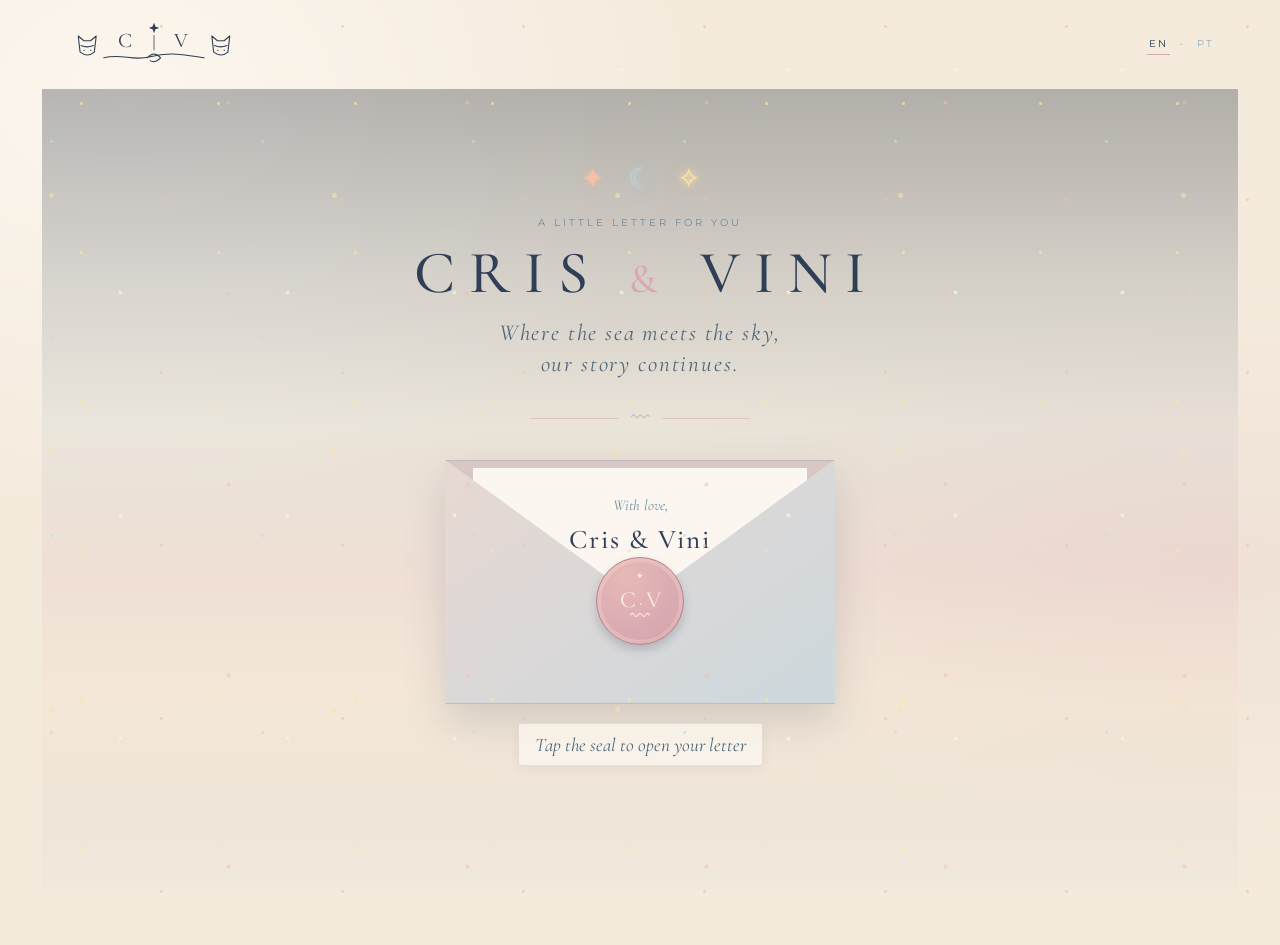
==== commit a0e4cf7e: "Update English wedding page" ====
--- a/en/index.html
+++ b/en/index.html
@@ -1,4 +1,4 @@
-```html
+
 <!doctype html>
 <html lang="en">
 <head>
@@ -407,4 +407,3 @@
 <script src="../assets/script.js"></script>
 </body>
 </html>
-```
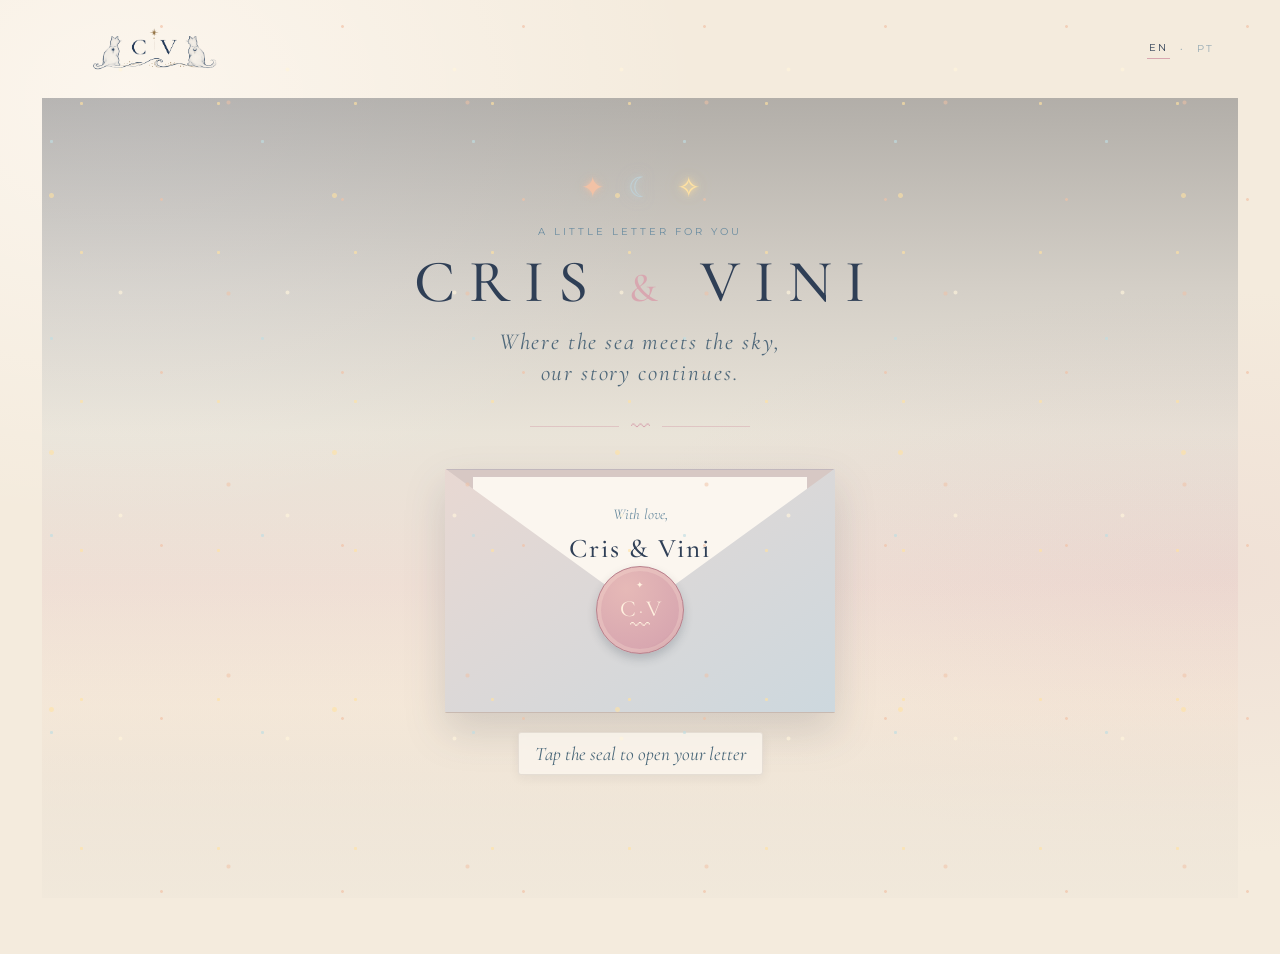
==== commit eba2f556: "Fix Portuguese language navigation" ====
--- a/en/index.html
+++ b/en/index.html
@@ -14,24 +14,23 @@
 <main class="site">
 
   <header class="topbar">
-    <span class="monogram-mini" aria-label="Cris and Vini monogram">
-      <svg class="monogram-mark" viewBox="0 0 190 54" role="img" aria-label="C and V, a wave, a star and two cats">
-        <g fill="none" stroke="currentColor" stroke-width="1.15" stroke-linecap="round" stroke-linejoin="round">
-          <path d="M17 36 L15 19 L21 24 L28 24 L34 19 L32 36 Q25 42 17 36Z M18 29 Q24 32 31 29 M21 34h.5 M28 34h.5"/>
-          <path d="M158 36 L156 19 L162 24 L169 24 L175 19 L173 36 Q166 42 158 36Z M159 29 Q165 32 172 29 M162 34h.5 M169 34h.5"/>
-          <path d="M42 42 C62 37 72 46 91 41 S120 38 148 42 M88 42 q7 -8 14 0 q-6 6 -11 3"/>
-          <path d="M95 5 l1.5 4 4 1.5 -4 1.5 -1.5 4 -1.5 -4 -4 -1.5 4 -1.5Z" fill="currentColor" stroke="none"/>
-        </g>
-        <text x="65" y="31" text-anchor="middle" class="logo-letter">C</text>
-        <path d="M95 18 V34" stroke="currentColor" stroke-width=".8"/>
-        <text x="124" y="31" text-anchor="middle" class="logo-letter">V</text>
-      </svg>
-    </span>
+    
+      <a
+        class="monogram-mini"
+        href="#hero"
+        aria-label="Cris and Vini"
+      >
+        <img
+          src="../assets/photos/wedding-monogram.png"
+          alt="Cris and Vini monogram with two cats, the initials C and V, a star and waves"
+        >
+      </a>
+
 
     <nav class="languages" aria-label="Language">
       <a href="./" aria-current="page">EN</a>
       <span>·</span>
-      <a href="../pt/">PT</a>
+      <a href="../pt/?v=2" lang="pt-BR">PT</a>
     </nav>
   </header>
 
@@ -280,15 +279,14 @@
 
     <!-- Kai and Yuki -->
     <div class="cats">
-      <svg viewBox="0 0 260 62" role="img" aria-label="Kai and Yuki, our cats">
-        <g fill="none" stroke="currentColor" stroke-width="1.5" stroke-linecap="round" stroke-linejoin="round">
-          <path d="M25 47 L22 22 L31 30 L42 30 L50 22 L48 47 Q38 55 25 47Z M27 36 Q36 40 46 36 M31 41h1 M41 41h1 M35 46q3 3 6 0"/>
-          <path d="M210 47 L207 22 L216 30 L227 30 L235 22 L233 47 Q223 55 210 47Z M212 36 Q221 40 231 36 M216 41h1 M226 41h1 M220 46q3 3 6 0"/>
-          <path d="M57 49 C85 44 103 54 130 48 S173 45 199 49 M118 49q11-10 20 0q-8 8-15 3"/>
-        </g>
-        <text x="38" y="61" text-anchor="middle" font-size="7" letter-spacing="1.5" fill="currentColor">KAI</text>
-        <text x="222" y="61" text-anchor="middle" font-size="7" letter-spacing="1.5" fill="currentColor">YUKI</text>
-      </svg>
+      
+      <div class="cats-divider" aria-label="Kai and Yuki">
+        <img
+          src="../assets/photos/wedding-monogram.png"
+          alt="Kai and Yuki, Cris and Vini's cats"
+        >
+      </div>
+
     </div>
 
     <section class="reply">
